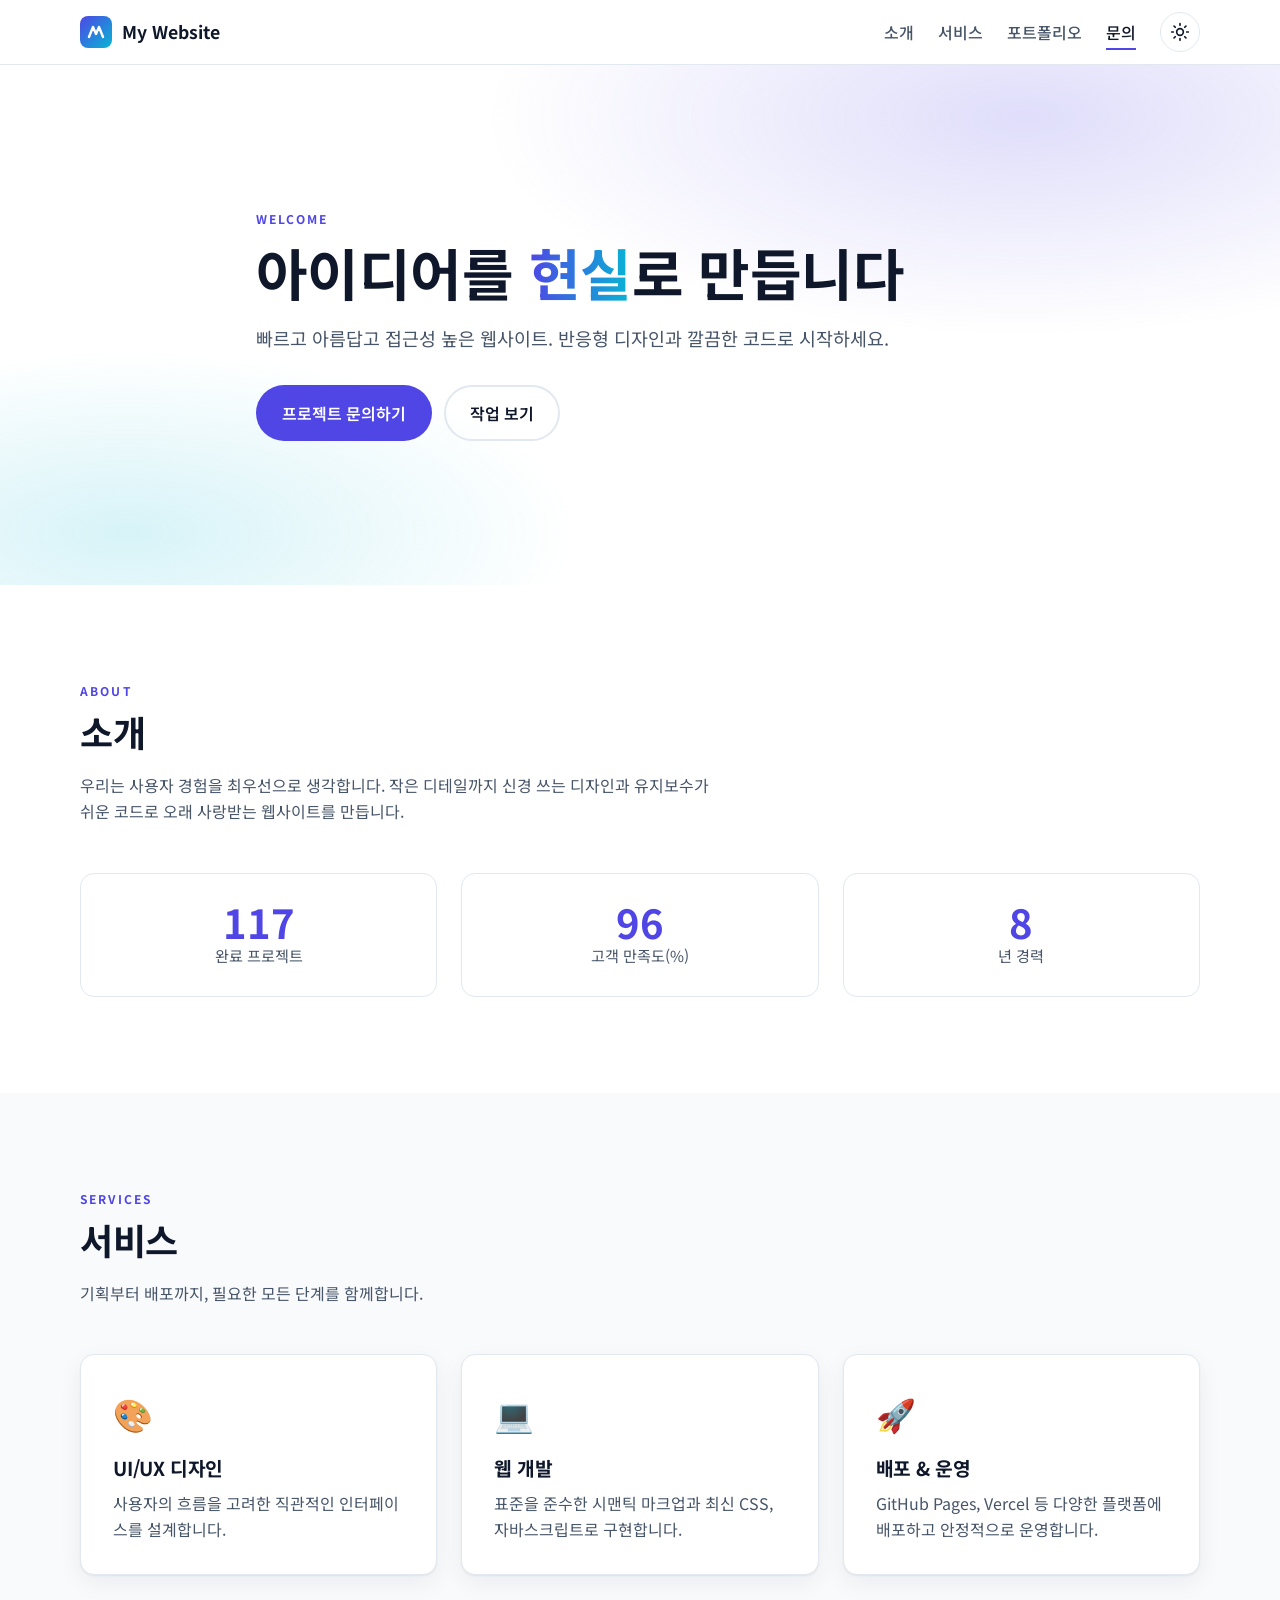
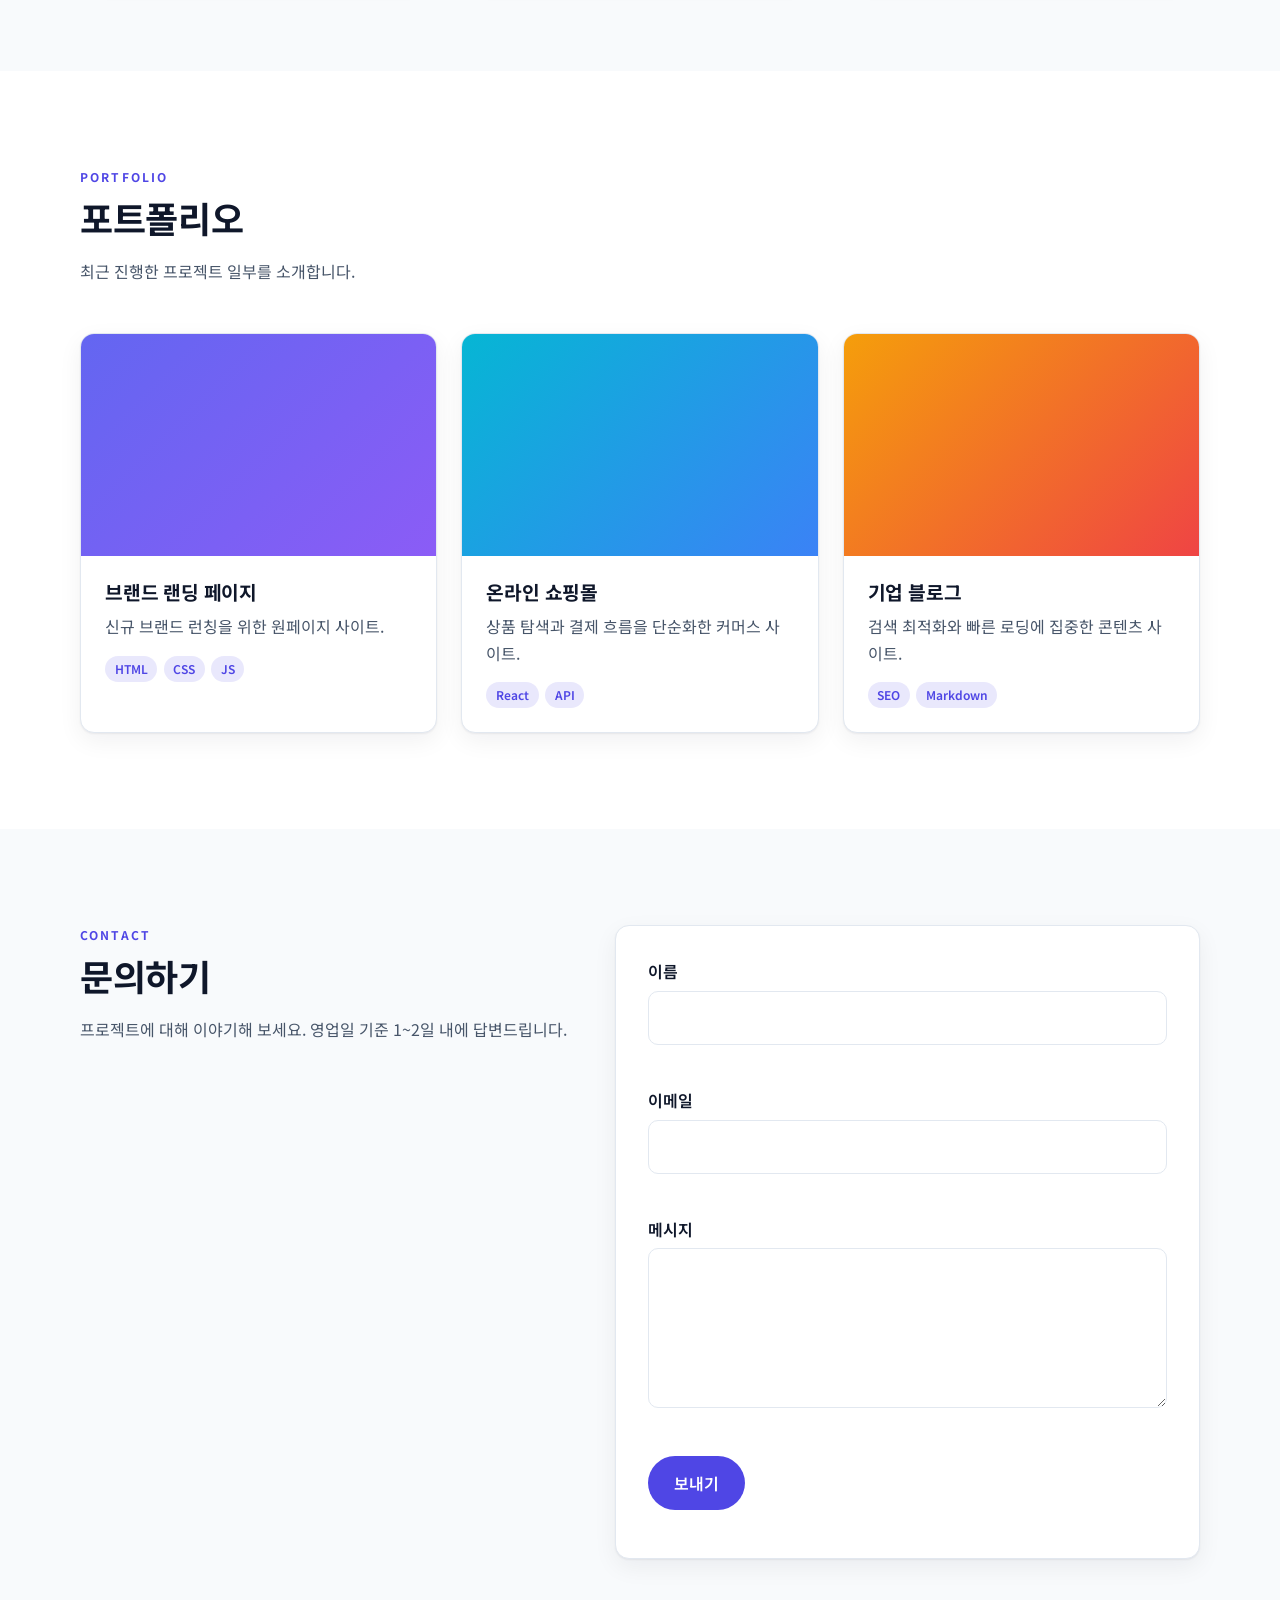
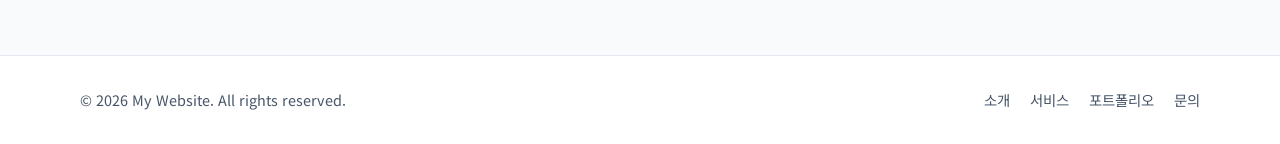
==== index.html @ c05915f4 "Add responsive static website starter Single-page site with hero, about, services, portfolio and con" ====
<!DOCTYPE html>
<html lang="ko">
<head>
  <meta charset="UTF-8">
  <meta name="viewport" content="width=device-width, initial-scale=1.0">
  <meta name="description" content="아이디어를 현실로 만드는 웹사이트. 소개, 서비스, 포트폴리오, 문의를 한곳에서 확인하세요.">
  <meta name="theme-color" content="#0f172a">
  <title>My Website — 홈</title>
  <link rel="icon" href="assets/favicon.svg" type="image/svg+xml">
  <link rel="preconnect" href="https://fonts.googleapis.com">
  <link rel="preconnect" href="https://fonts.gstatic.com" crossorigin>
  <link href="https://fonts.googleapis.com/css2?family=Noto+Sans+KR:wght@400;500;700&display=swap" rel="stylesheet">
  <link rel="stylesheet" href="css/style.css">
</head>
<body>
  <a class="skip-link" href="#main">본문으로 건너뛰기</a>

  <header class="site-header">
    <div class="container header-inner">
      <a class="logo" href="#" aria-label="홈으로">
        <img src="assets/logo.svg" alt="" width="32" height="32">
        <span>My Website</span>
      </a>
      <nav class="site-nav" aria-label="주요 메뉴">
        <button class="nav-toggle" aria-expanded="false" aria-controls="nav-menu" aria-label="메뉴 열기">
          <span></span><span></span><span></span>
        </button>
        <ul id="nav-menu" class="nav-menu">
          <li><a href="#about">소개</a></li>
          <li><a href="#services">서비스</a></li>
          <li><a href="#portfolio">포트폴리오</a></li>
          <li><a href="#contact">문의</a></li>
          <li>
            <button class="theme-toggle" type="button" aria-label="다크 모드 전환" title="다크 모드 전환">
              <svg class="icon-sun" viewBox="0 0 24 24" width="20" height="20" aria-hidden="true"><circle cx="12" cy="12" r="4" fill="none" stroke="currentColor" stroke-width="2"/><path d="M12 2v2m0 16v2M4.93 4.93l1.41 1.41m11.32 11.32 1.41 1.41M2 12h2m16 0h2M4.93 19.07l1.41-1.41M17.66 6.34l1.41-1.41" stroke="currentColor" stroke-width="2" stroke-linecap="round"/></svg>
              <svg class="icon-moon" viewBox="0 0 24 24" width="20" height="20" aria-hidden="true"><path d="M21 12.79A9 9 0 1 1 11.21 3a7 7 0 0 0 9.79 9.79z" fill="none" stroke="currentColor" stroke-width="2" stroke-linecap="round" stroke-linejoin="round"/></svg>
            </button>
          </li>
        </ul>
      </nav>
    </div>
  </header>

  <main id="main">
    <!-- Hero -->
    <section class="hero">
      <div class="container hero-inner">
        <p class="eyebrow">Welcome</p>
        <h1>아이디어를 <span class="accent">현실</span>로 만듭니다</h1>
        <p class="lead">빠르고 아름답고 접근성 높은 웹사이트. 반응형 디자인과 깔끔한 코드로 시작하세요.</p>
        <div class="hero-actions">
          <a class="btn btn-primary" href="#contact">프로젝트 문의하기</a>
          <a class="btn btn-ghost" href="#portfolio">작업 보기</a>
        </div>
      </div>
    </section>

    <!-- About -->
    <section id="about" class="section">
      <div class="container">
        <div class="section-head">
          <p class="eyebrow">About</p>
          <h2>소개</h2>
          <p>우리는 사용자 경험을 최우선으로 생각합니다. 작은 디테일까지 신경 쓰는 디자인과 유지보수가 쉬운 코드로 오래 사랑받는 웹사이트를 만듭니다.</p>
        </div>
        <div class="stats">
          <div class="stat"><strong data-count="120">0</strong><span>완료 프로젝트</span></div>
          <div class="stat"><strong data-count="98">0</strong><span>고객 만족도(%)</span></div>
          <div class="stat"><strong data-count="8">0</strong><span>년 경력</span></div>
        </div>
      </div>
    </section>

    <!-- Services -->
    <section id="services" class="section section-alt">
      <div class="container">
        <div class="section-head">
          <p class="eyebrow">Services</p>
          <h2>서비스</h2>
          <p>기획부터 배포까지, 필요한 모든 단계를 함께합니다.</p>
        </div>
        <div class="grid grid-3">
          <article class="card">
            <div class="card-icon" aria-hidden="true">🎨</div>
            <h3>UI/UX 디자인</h3>
            <p>사용자의 흐름을 고려한 직관적인 인터페이스를 설계합니다.</p>
          </article>
          <article class="card">
            <div class="card-icon" aria-hidden="true">💻</div>
            <h3>웹 개발</h3>
            <p>표준을 준수한 시맨틱 마크업과 최신 CSS, 자바스크립트로 구현합니다.</p>
          </article>
          <article class="card">
            <div class="card-icon" aria-hidden="true">🚀</div>
            <h3>배포 &amp; 운영</h3>
            <p>GitHub Pages, Vercel 등 다양한 플랫폼에 배포하고 안정적으로 운영합니다.</p>
          </article>
        </div>
      </div>
    </section>

    <!-- Portfolio -->
    <section id="portfolio" class="section">
      <div class="container">
        <div class="section-head">
          <p class="eyebrow">Portfolio</p>
          <h2>포트폴리오</h2>
          <p>최근 진행한 프로젝트 일부를 소개합니다.</p>
        </div>
        <div class="grid grid-3">
          <article class="project">
            <div class="project-thumb" style="--thumb: linear-gradient(135deg,#6366f1,#8b5cf6)"></div>
            <div class="project-body">
              <h3>브랜드 랜딩 페이지</h3>
              <p>신규 브랜드 런칭을 위한 원페이지 사이트.</p>
              <ul class="tags"><li>HTML</li><li>CSS</li><li>JS</li></ul>
            </div>
          </article>
          <article class="project">
            <div class="project-thumb" style="--thumb: linear-gradient(135deg,#06b6d4,#3b82f6)"></div>
            <div class="project-body">
              <h3>온라인 쇼핑몰</h3>
              <p>상품 탐색과 결제 흐름을 단순화한 커머스 사이트.</p>
              <ul class="tags"><li>React</li><li>API</li></ul>
            </div>
          </article>
          <article class="project">
            <div class="project-thumb" style="--thumb: linear-gradient(135deg,#f59e0b,#ef4444)"></div>
            <div class="project-body">
              <h3>기업 블로그</h3>
              <p>검색 최적화와 빠른 로딩에 집중한 콘텐츠 사이트.</p>
              <ul class="tags"><li>SEO</li><li>Markdown</li></ul>
            </div>
          </article>
        </div>
      </div>
    </section>

    <!-- Contact -->
    <section id="contact" class="section section-alt">
      <div class="container contact-inner">
        <div class="section-head">
          <p class="eyebrow">Contact</p>
          <h2>문의하기</h2>
          <p>프로젝트에 대해 이야기해 보세요. 영업일 기준 1~2일 내에 답변드립니다.</p>
        </div>
        <form class="contact-form" novalidate>
          <div class="field">
            <label for="name">이름</label>
            <input id="name" name="name" type="text" autocomplete="name" required>
            <p class="error" aria-live="polite"></p>
          </div>
          <div class="field">
            <label for="email">이메일</label>
            <input id="email" name="email" type="email" autocomplete="email" required>
            <p class="error" aria-live="polite"></p>
          </div>
          <div class="field">
            <label for="message">메시지</label>
            <textarea id="message" name="message" rows="5" required></textarea>
            <p class="error" aria-live="polite"></p>
          </div>
          <button class="btn btn-primary" type="submit">보내기</button>
          <p class="form-status" role="status" aria-live="polite"></p>
        </form>
      </div>
    </section>
  </main>

  <footer class="site-footer">
    <div class="container footer-inner">
      <p>&copy; <span id="year"></span> My Website. All rights reserved.</p>
      <ul class="footer-links">
        <li><a href="#about">소개</a></li>
        <li><a href="#services">서비스</a></li>
        <li><a href="#portfolio">포트폴리오</a></li>
        <li><a href="#contact">문의</a></li>
      </ul>
    </div>
  </footer>

  <button class="to-top" type="button" aria-label="맨 위로">↑</button>

  <script src="js/main.js" defer></script>
</body>
</html>
---- css/style.css ----
/* =========================================================
   Design tokens
   ========================================================= */
:root {
  --bg: #ffffff;
  --bg-alt: #f8fafc;
  --surface: #ffffff;
  --text: #0f172a;
  --text-muted: #475569;
  --border: #e2e8f0;
  --primary: #4f46e5;
  --primary-hover: #4338ca;
  --primary-contrast: #ffffff;
  --accent: #06b6d4;
  --danger: #dc2626;
  --success: #16a34a;
  --shadow: 0 1px 2px rgba(15, 23, 42, .06), 0 8px 24px rgba(15, 23, 42, .06);
  --radius: 14px;
  --container: 1120px;
  --font: "Noto Sans KR", system-ui, -apple-system, "Segoe UI", Roboto, sans-serif;
  color-scheme: light;
}

[data-theme="dark"] {
  --bg: #0b1120;
  --bg-alt: #0f172a;
  --surface: #111a2e;
  --text: #e5e7eb;
  --text-muted: #94a3b8;
  --border: #1f2a44;
  --primary: #818cf8;
  --primary-hover: #a5b4fc;
  --primary-contrast: #0b1120;
  --accent: #22d3ee;
  --shadow: 0 1px 2px rgba(0, 0, 0, .4), 0 8px 24px rgba(0, 0, 0, .35);
  color-scheme: dark;
}

/* =========================================================
   Base
   ========================================================= */
*, *::before, *::after { box-sizing: border-box; }

html { scroll-behavior: smooth; }

@media (prefers-reduced-motion: reduce) {
  html { scroll-behavior: auto; }
  *, *::before, *::after { animation: none !important; transition: none !important; }
}

body {
  margin: 0;
  font-family: var(--font);
  line-height: 1.65;
  color: var(--text);
  background: var(--bg);
  -webkit-font-smoothing: antialiased;
}

img { max-width: 100%; display: block; }
a { color: inherit; text-decoration: none; }
ul { margin: 0; padding: 0; list-style: none; }
h1, h2, h3 { line-height: 1.25; margin: 0 0 .5em; font-weight: 700; letter-spacing: -.01em; }
h1 { font-size: clamp(2rem, 5vw, 3.5rem); }
h2 { font-size: clamp(1.6rem, 3.5vw, 2.25rem); }
h3 { font-size: 1.2rem; }
p { margin: 0 0 1em; }

.container { width: min(100% - 2rem, var(--container)); margin-inline: auto; }

.skip-link {
  position: absolute; left: 1rem; top: -100px;
  padding: .5rem 1rem; background: var(--primary); color: var(--primary-contrast);
  border-radius: 8px; z-index: 1000;
}
.skip-link:focus { top: 1rem; }

:focus-visible { outline: 3px solid var(--accent); outline-offset: 2px; }

.eyebrow {
  text-transform: uppercase; letter-spacing: .18em; font-size: .75rem; font-weight: 700;
  color: var(--primary); margin-bottom: .5rem;
}
.lead { font-size: 1.15rem; color: var(--text-muted); max-width: 42rem; }
.accent {
  background: linear-gradient(90deg, var(--primary), var(--accent));
  -webkit-background-clip: text; background-clip: text; color: transparent;
}

/* =========================================================
   Buttons
   ========================================================= */
.btn {
  display: inline-flex; align-items: center; justify-content: center; gap: .5rem;
  padding: .8rem 1.5rem; border-radius: 999px; font-weight: 600; font-size: 1rem;
  border: 2px solid transparent; cursor: pointer; transition: transform .15s, background .2s, color .2s, border-color .2s;
  font-family: inherit;
}
.btn:hover { transform: translateY(-1px); }
.btn:active { transform: translateY(0); }
.btn-primary { background: var(--primary); color: var(--primary-contrast); }
.btn-primary:hover { background: var(--primary-hover); }
.btn-ghost { border-color: var(--border); color: var(--text); background: transparent; }
.btn-ghost:hover { border-color: var(--primary); color: var(--primary); }

/* =========================================================
   Header / Nav
   ========================================================= */
.site-header {
  position: sticky; top: 0; z-index: 100;
  background: color-mix(in srgb, var(--bg) 85%, transparent);
  backdrop-filter: blur(10px);
  border-bottom: 1px solid var(--border);
}
.header-inner { display: flex; align-items: center; justify-content: space-between; height: 64px; }
.logo { display: flex; align-items: center; gap: .6rem; font-weight: 700; font-size: 1.1rem; }

.nav-menu { display: flex; align-items: center; gap: 1.5rem; }
.nav-menu a { font-weight: 500; color: var(--text-muted); position: relative; padding: .25rem 0; }
.nav-menu a::after {
  content: ""; position: absolute; left: 0; bottom: -2px; width: 0; height: 2px;
  background: var(--primary); transition: width .2s;
}
.nav-menu a:hover, .nav-menu a.active { color: var(--text); }
.nav-menu a:hover::after, .nav-menu a.active::after { width: 100%; }

.theme-toggle {
  display: inline-flex; align-items: center; justify-content: center;
  width: 40px; height: 40px; border-radius: 50%; border: 1px solid var(--border);
  background: var(--surface); color: var(--text); cursor: pointer;
}
.theme-toggle:hover { border-color: var(--primary); color: var(--primary); }
.icon-moon { display: none; }
[data-theme="dark"] .icon-sun { display: none; }
[data-theme="dark"] .icon-moon { display: block; }

.nav-toggle {
  display: none; flex-direction: column; justify-content: center; gap: 5px;
  width: 44px; height: 44px; padding: 0; background: none; border: 0; cursor: pointer;
}
.nav-toggle span { display: block; height: 2px; width: 24px; margin: 0 auto; background: var(--text); transition: transform .25s, opacity .25s; }
.nav-toggle[aria-expanded="true"] span:nth-child(1) { transform: translateY(7px) rotate(45deg); }
.nav-toggle[aria-expanded="true"] span:nth-child(2) { opacity: 0; }
.nav-toggle[aria-expanded="true"] span:nth-child(3) { transform: translateY(-7px) rotate(-45deg); }

@media (max-width: 768px) {
  .nav-toggle { display: flex; }
  .nav-menu {
    position: absolute; top: 64px; left: 0; right: 0;
    flex-direction: column; align-items: stretch; gap: 0;
    background: var(--bg); border-bottom: 1px solid var(--border);
    max-height: 0; overflow: hidden; transition: max-height .3s ease;
  }
  .nav-menu.open { max-height: 400px; }
  .nav-menu li { border-top: 1px solid var(--border); }
  .nav-menu a { display: block; padding: 1rem 1.25rem; }
  .nav-menu a::after { display: none; }
  .nav-menu li:last-child { padding: .75rem 1.25rem; }
}

/* =========================================================
   Hero
   ========================================================= */
.hero {
  position: relative; overflow: hidden;
  padding: clamp(4rem, 12vw, 9rem) 0;
  background:
    radial-gradient(60% 60% at 80% 10%, color-mix(in srgb, var(--primary) 18%, transparent), transparent 70%),
    radial-gradient(50% 50% at 10% 90%, color-mix(in srgb, var(--accent) 16%, transparent), transparent 70%),
    var(--bg);
}
.hero-inner { max-width: 48rem; }
.hero h1 { margin-bottom: 1rem; }
.hero-actions { display: flex; flex-wrap: wrap; gap: .75rem; margin-top: 2rem; }

/* =========================================================
   Sections
   ========================================================= */
.section { padding: clamp(3.5rem, 8vw, 6rem) 0; }
.section-alt { background: var(--bg-alt); }
.section-head { max-width: 40rem; margin-bottom: 3rem; }
.section-head p:last-child { color: var(--text-muted); }

.grid { display: grid; gap: 1.5rem; }
.grid-3 { grid-template-columns: repeat(3, 1fr); }
@media (max-width: 900px) { .grid-3 { grid-template-columns: repeat(2, 1fr); } }
@media (max-width: 600px) { .grid-3 { grid-template-columns: 1fr; } }

.reveal { opacity: 0; transform: translateY(16px); transition: opacity .6s ease, transform .6s ease; }
.reveal.visible { opacity: 1; transform: none; }

/* Stats */
.stats { display: grid; grid-template-columns: repeat(3, 1fr); gap: 1.5rem; }
@media (max-width: 600px) { .stats { grid-template-columns: 1fr; } }
.stat {
  padding: 1.75rem; border-radius: var(--radius); background: var(--surface);
  border: 1px solid var(--border); text-align: center;
}
.stat strong { display: block; font-size: 2.5rem; color: var(--primary); line-height: 1; }
.stat span { color: var(--text-muted); font-size: .95rem; }

/* Cards */
.card {
  padding: 2rem; border-radius: var(--radius); background: var(--surface);
  border: 1px solid var(--border); box-shadow: var(--shadow);
  transition: transform .2s, border-color .2s;
}
.card:hover { transform: translateY(-4px); border-color: var(--primary); }
.card-icon { font-size: 2rem; margin-bottom: 1rem; }
.card p { color: var(--text-muted); margin: 0; }

/* Projects */
.project {
  border-radius: var(--radius); overflow: hidden; background: var(--surface);
  border: 1px solid var(--border); box-shadow: var(--shadow); transition: transform .2s;
}
.project:hover { transform: translateY(-4px); }
.project-thumb { aspect-ratio: 16 / 10; background: var(--thumb, var(--border)); }
.project-body { padding: 1.5rem; }
.project-body p { color: var(--text-muted); }
.tags { display: flex; flex-wrap: wrap; gap: .4rem; }
.tags li {
  font-size: .75rem; font-weight: 600; padding: .2rem .6rem; border-radius: 999px;
  background: color-mix(in srgb, var(--primary) 12%, transparent); color: var(--primary);
}

/* Contact */
.contact-inner { display: grid; grid-template-columns: 1fr 1.2fr; gap: 3rem; align-items: start; }
@media (max-width: 800px) { .contact-inner { grid-template-columns: 1fr; } }
.contact-inner .section-head { margin-bottom: 0; }
.contact-form {
  padding: 2rem; border-radius: var(--radius); background: var(--surface);
  border: 1px solid var(--border); box-shadow: var(--shadow);
}
.field { margin-bottom: 1.25rem; }
.field label { display: block; font-weight: 600; margin-bottom: .4rem; }
.field input, .field textarea {
  width: 100%; padding: .8rem 1rem; border-radius: 10px; font: inherit;
  border: 1px solid var(--border); background: var(--bg); color: var(--text);
  transition: border-color .2s, box-shadow .2s;
}
.field input:focus, .field textarea:focus {
  outline: none; border-color: var(--primary);
  box-shadow: 0 0 0 3px color-mix(in srgb, var(--primary) 25%, transparent);
}
.field.invalid input, .field.invalid textarea { border-color: var(--danger); }
.error { color: var(--danger); font-size: .85rem; margin: .35rem 0 0; min-height: 1.2em; }
.form-status { margin: 1rem 0 0; font-weight: 500; }
.form-status.success { color: var(--success); }
.form-status.fail { color: var(--danger); }

/* =========================================================
   Footer
   ========================================================= */
.site-footer { border-top: 1px solid var(--border); padding: 2rem 0; color: var(--text-muted); font-size: .9rem; }
.footer-inner { display: flex; flex-wrap: wrap; justify-content: space-between; align-items: center; gap: 1rem; }
.footer-inner p { margin: 0; }
.footer-links { display: flex; gap: 1.25rem; }
.footer-links a:hover { color: var(--text); }

/* To top */
.to-top {
  position: fixed; right: 1.25rem; bottom: 1.25rem; width: 44px; height: 44px;
  border-radius: 50%; border: 0; background: var(--primary); color: var(--primary-contrast);
  font-size: 1.1rem; cursor: pointer; box-shadow: var(--shadow);
  opacity: 0; pointer-events: none; transform: translateY(8px); transition: opacity .25s, transform .25s;
}
.to-top.show { opacity: 1; pointer-events: auto; transform: none; }

/* 404 */
.not-found {
  min-height: 100vh; display: flex; flex-direction: column; align-items: center; justify-content: center;
  text-align: center; padding: 2rem;
}
.not-found .btn { margin-top: 1rem; }
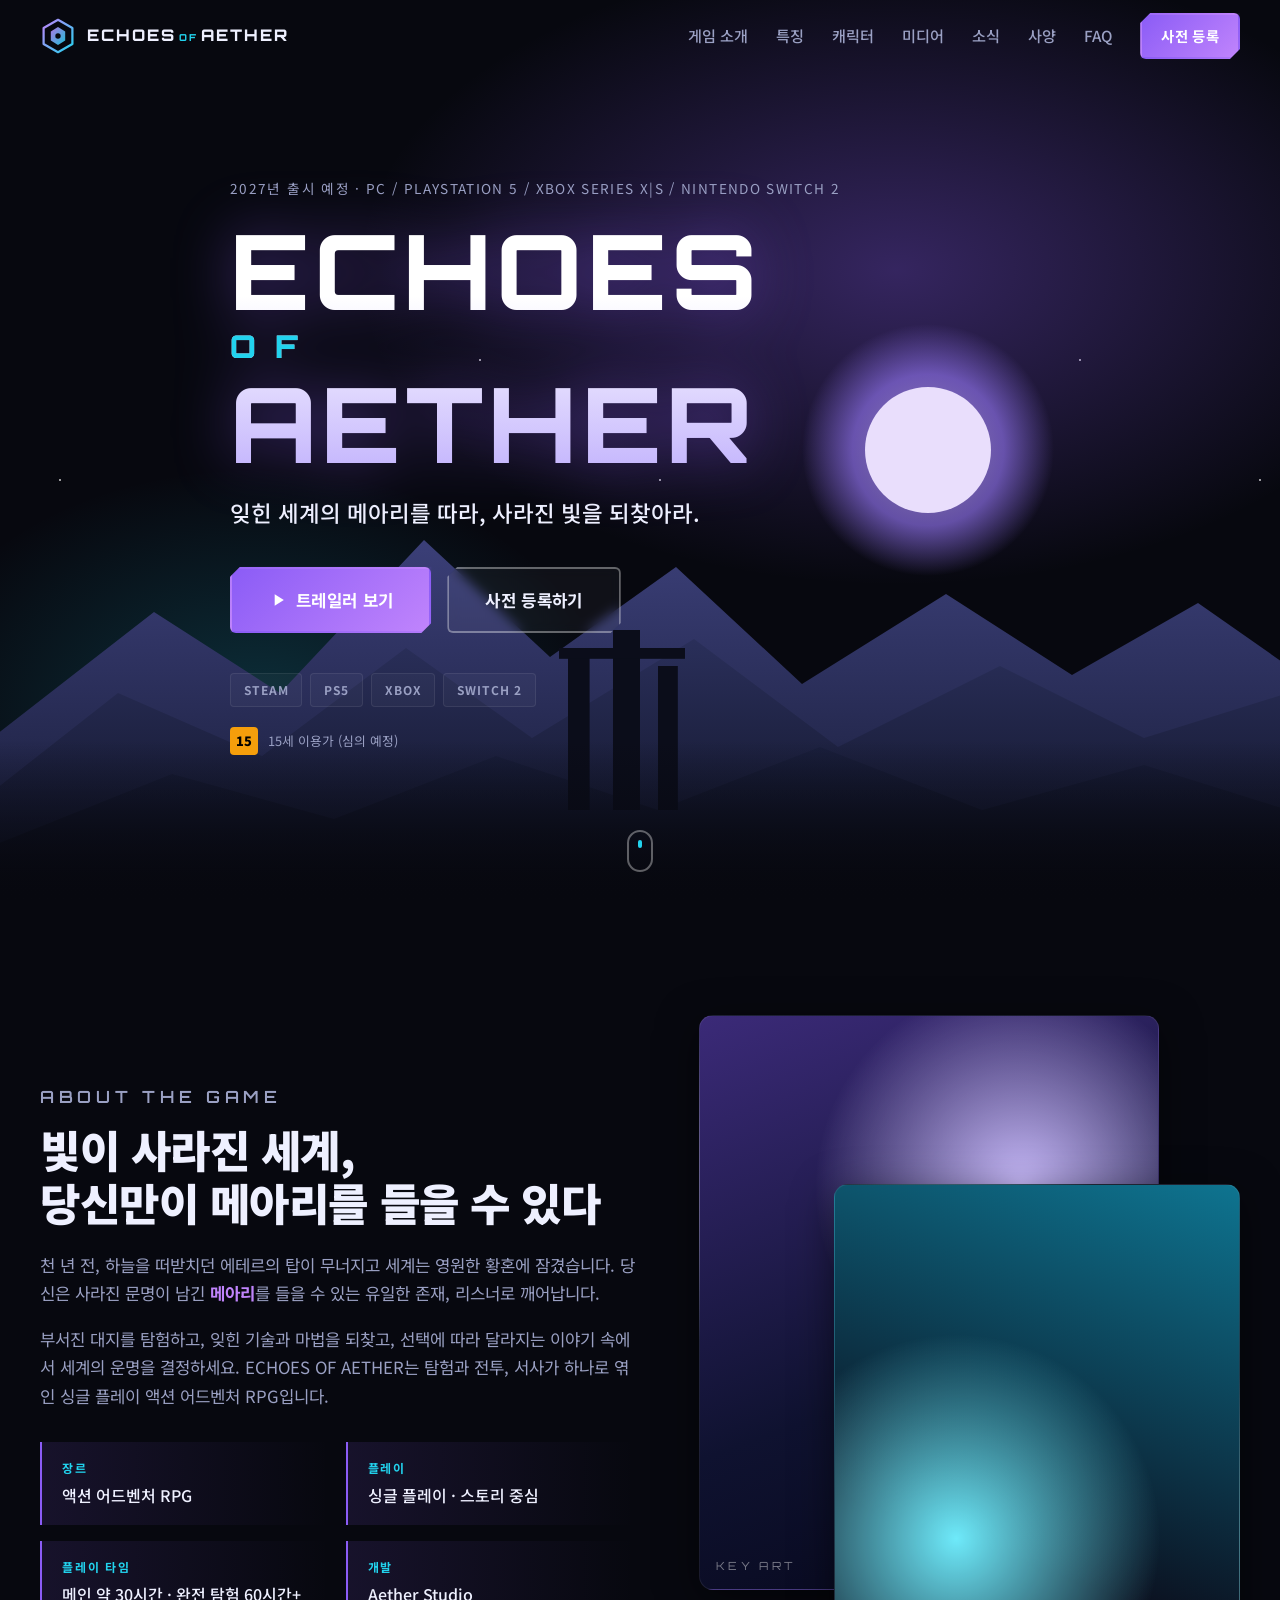
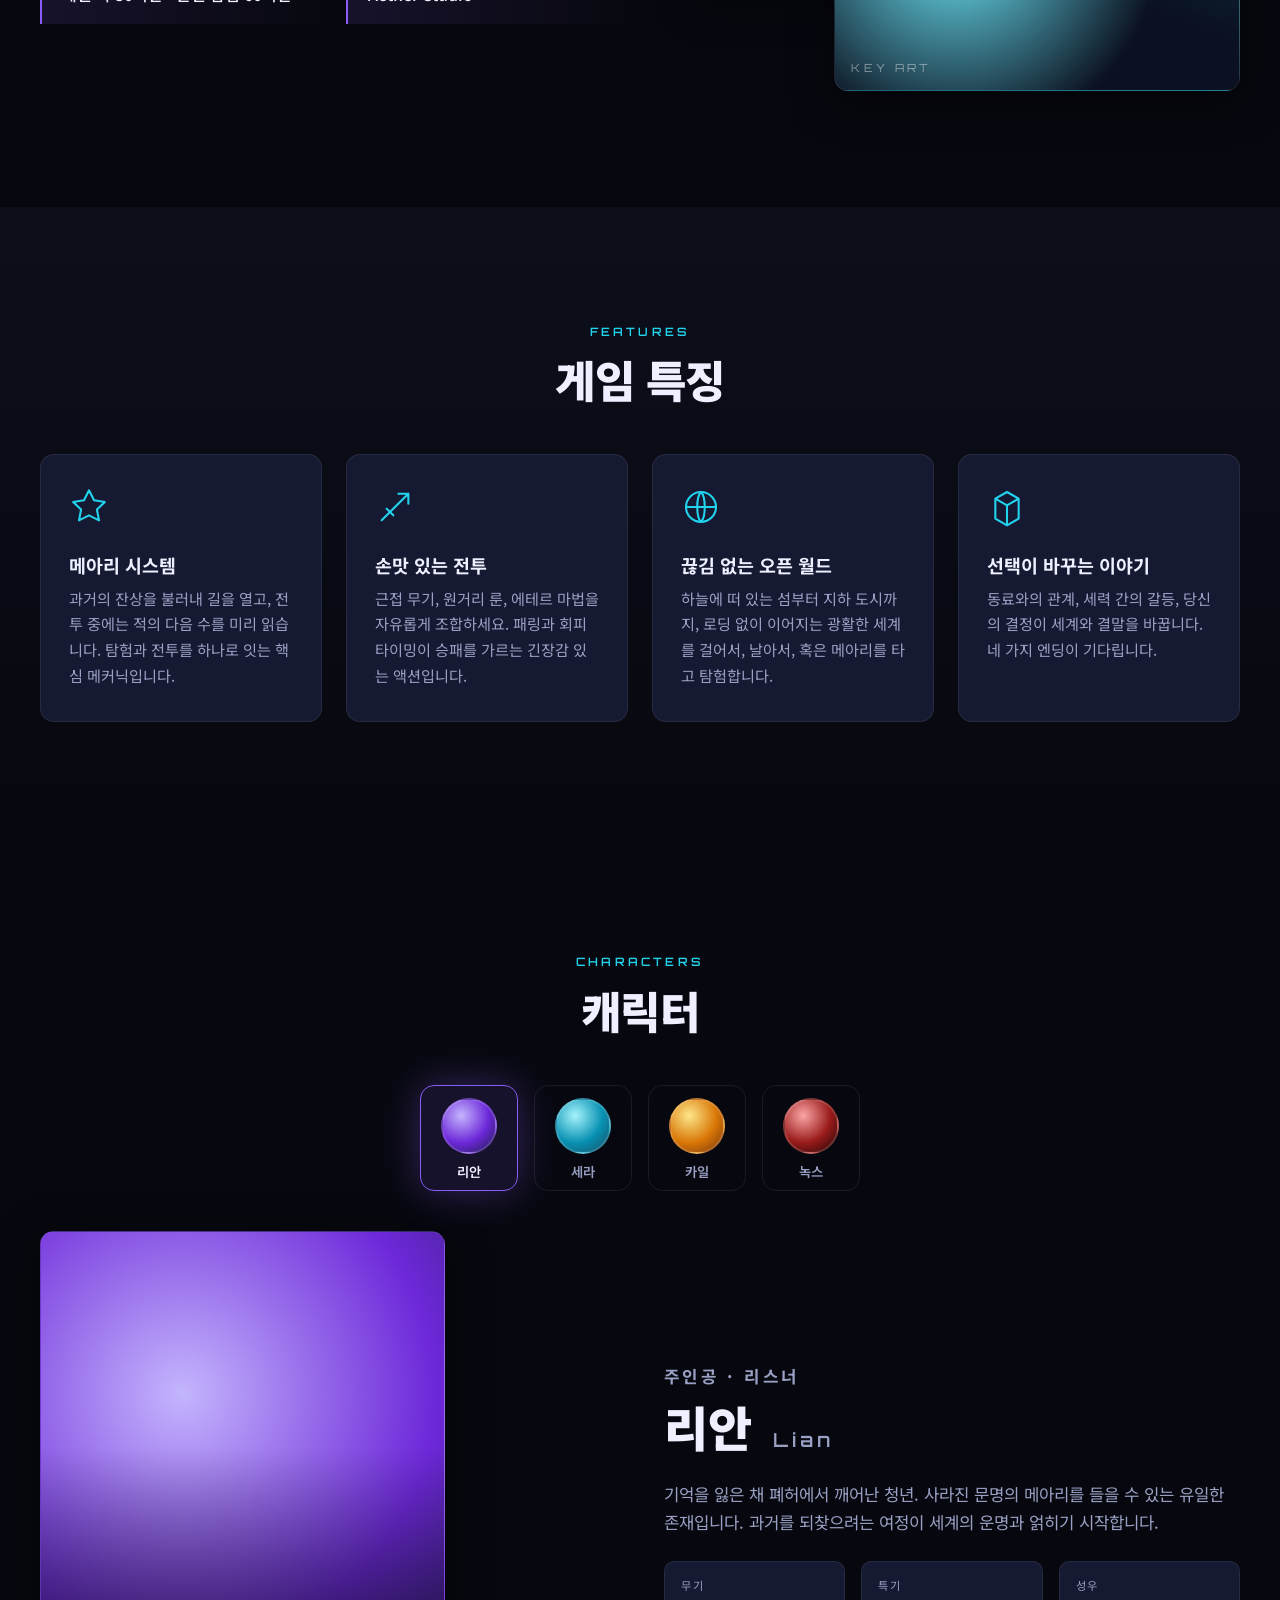
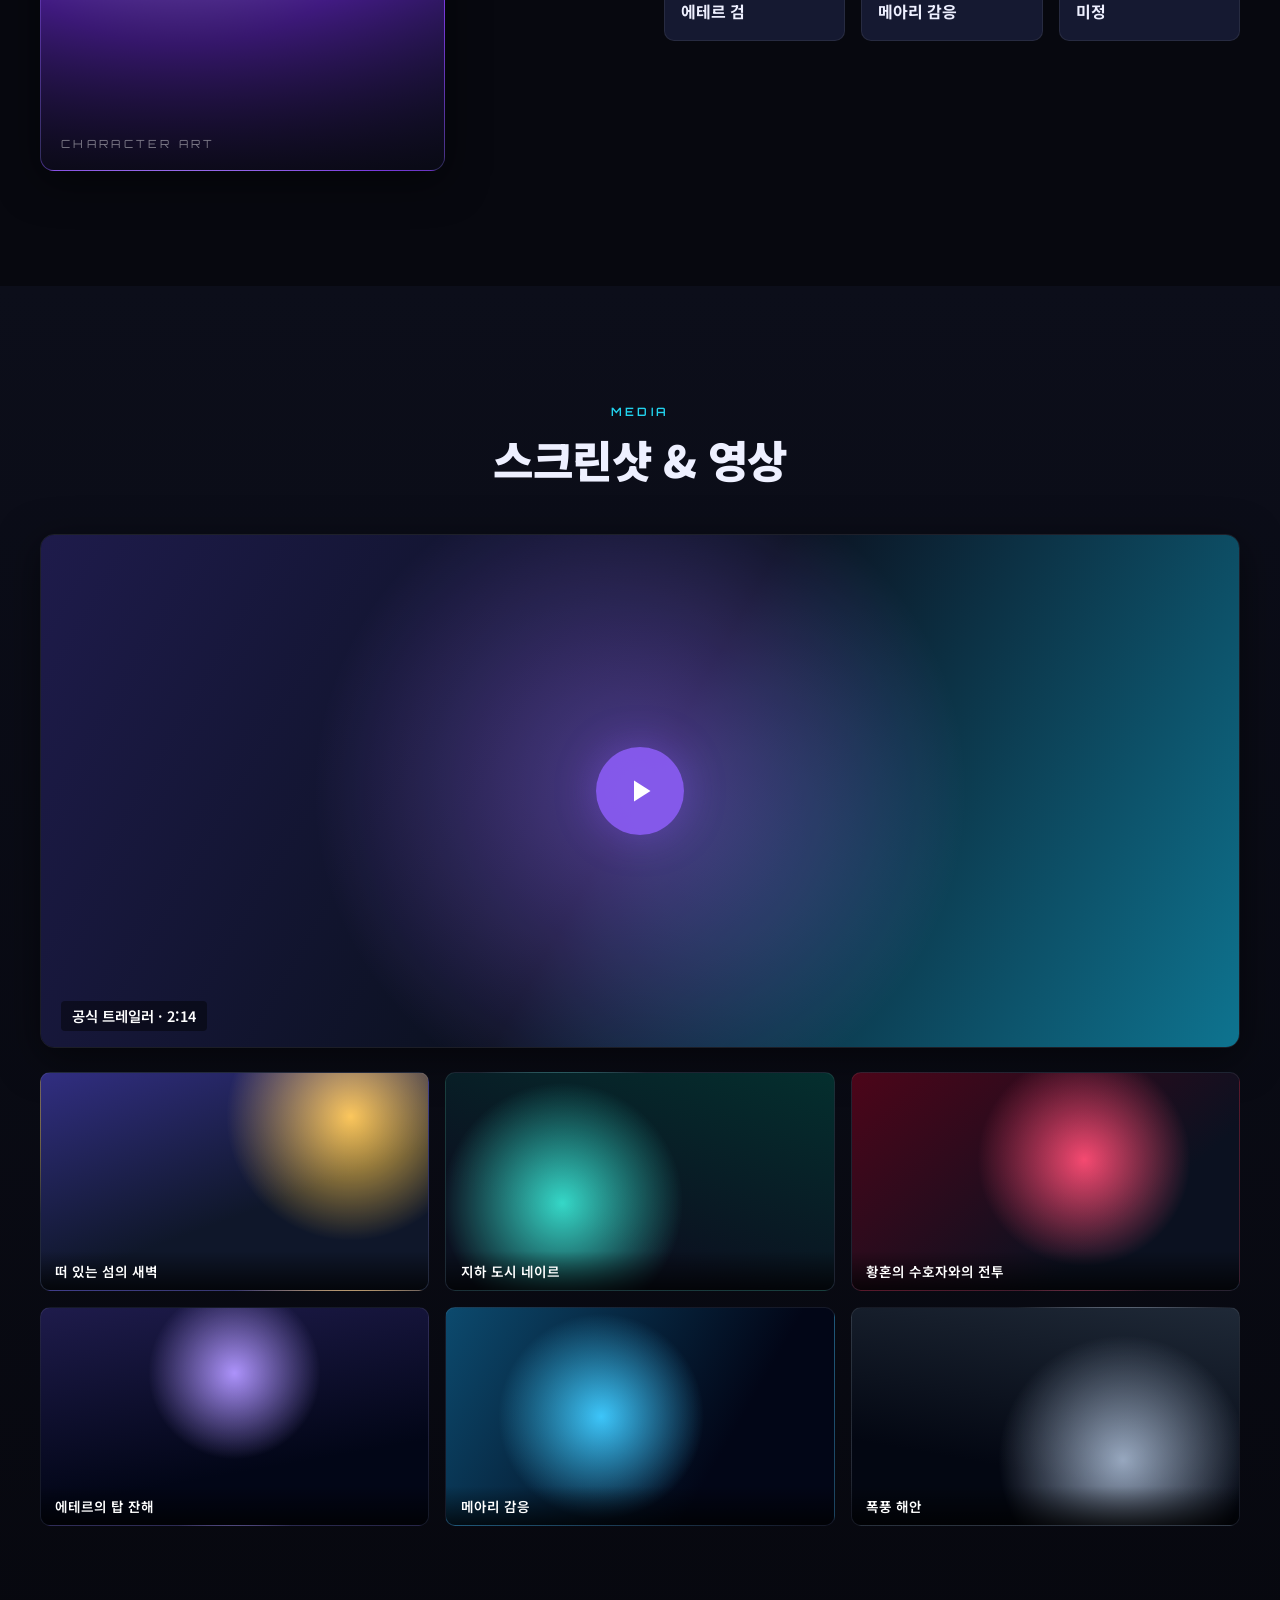
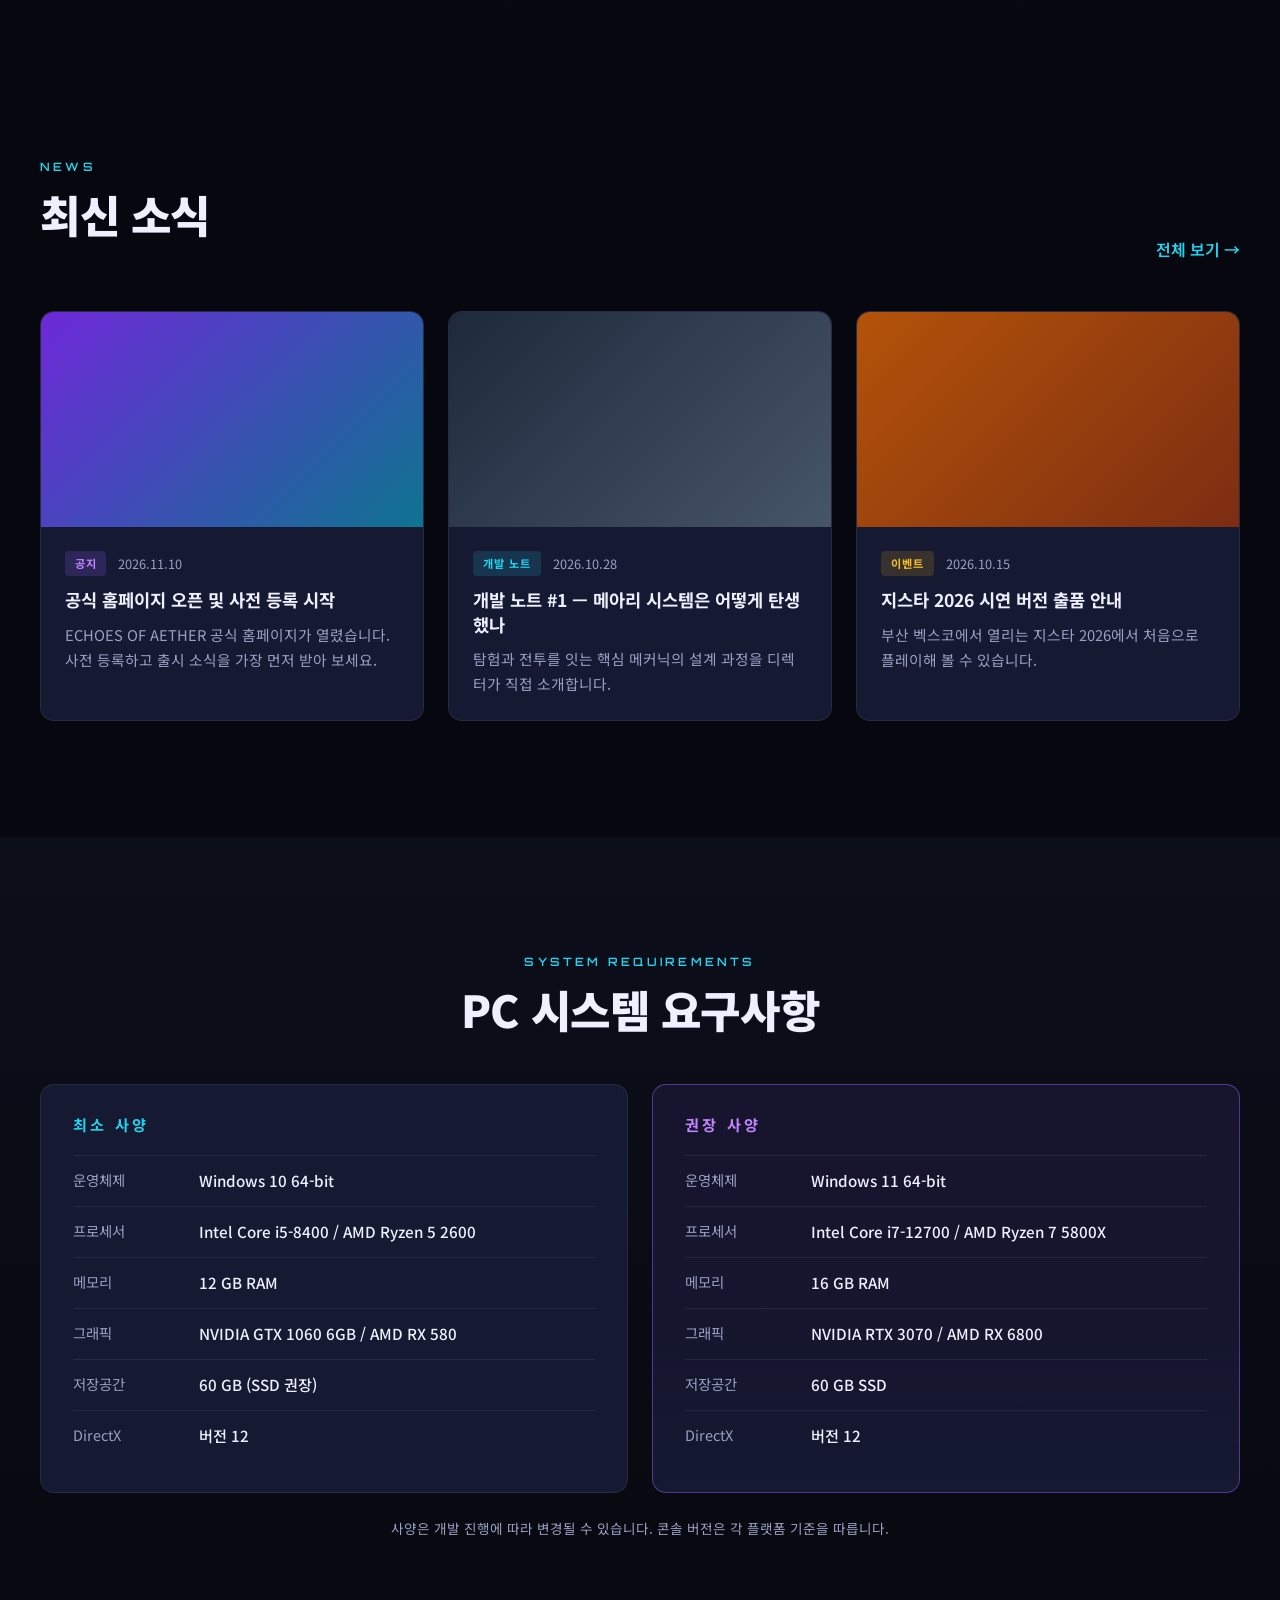
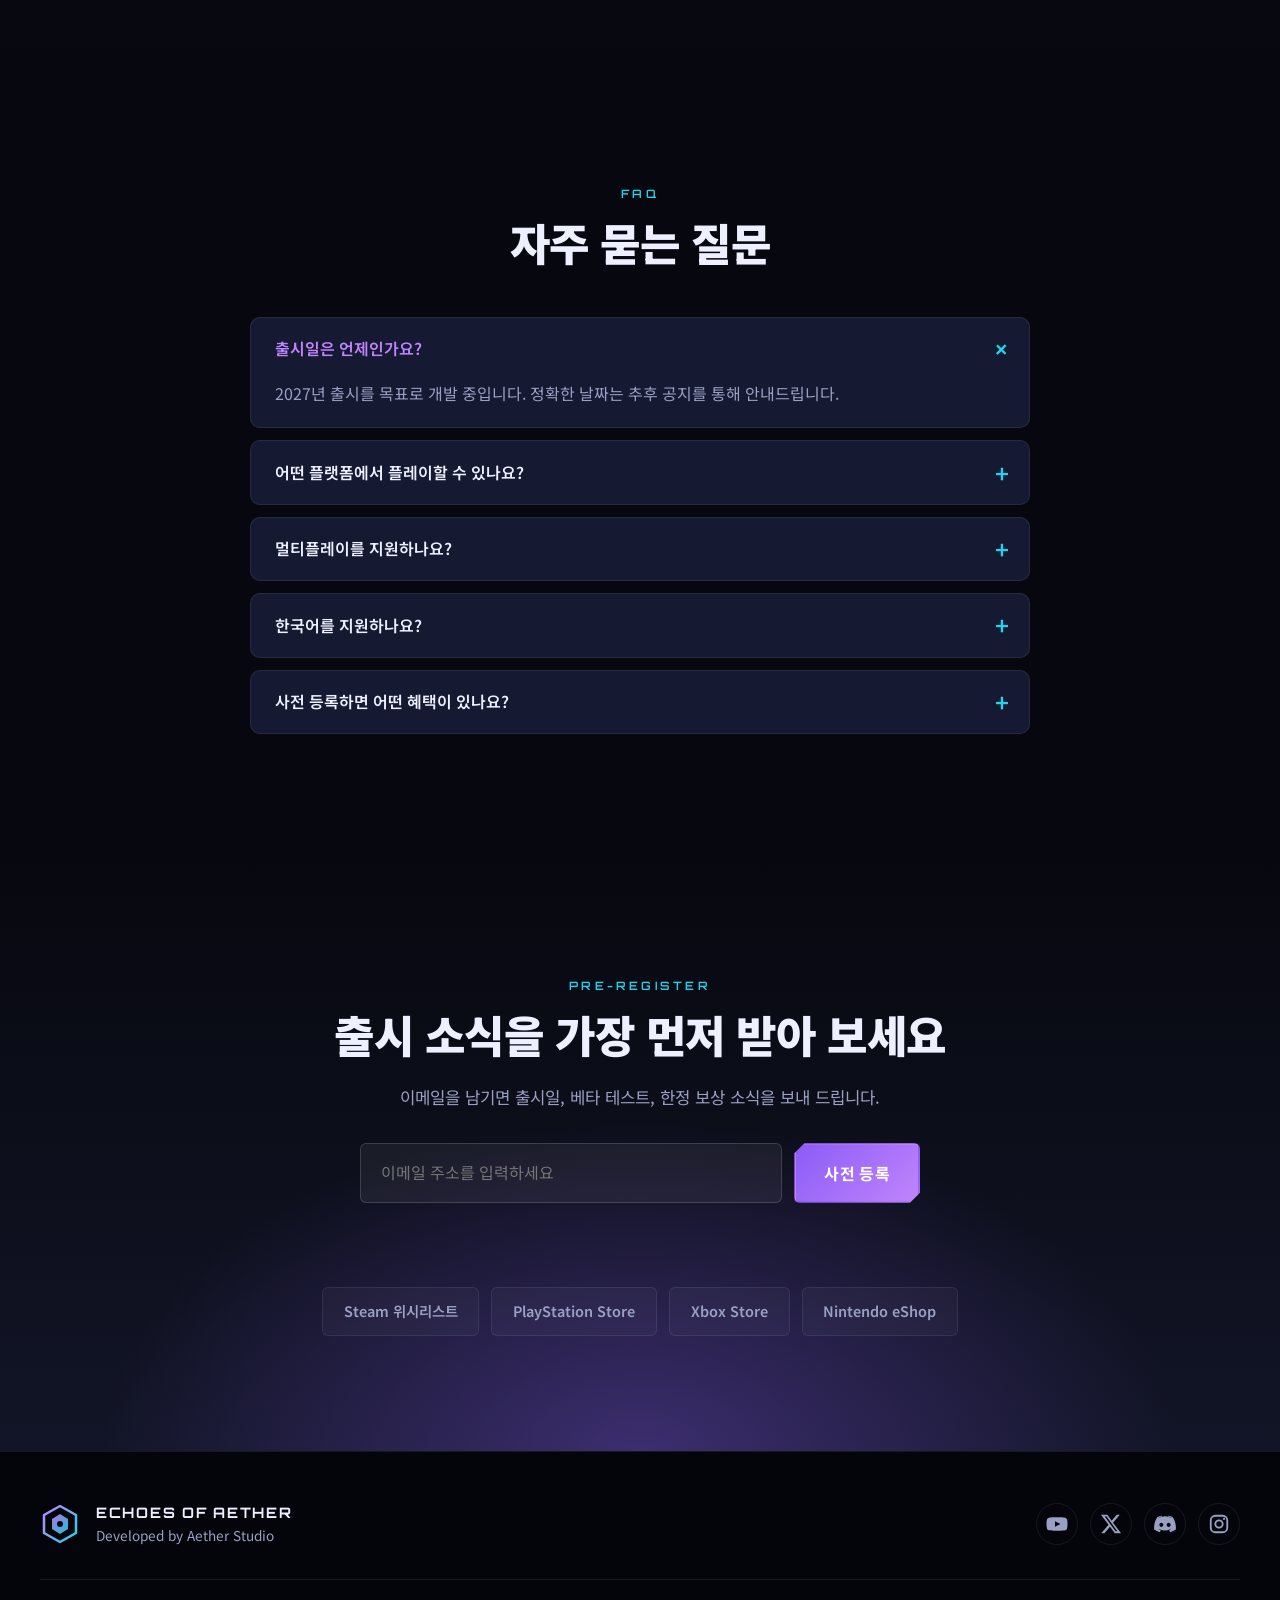
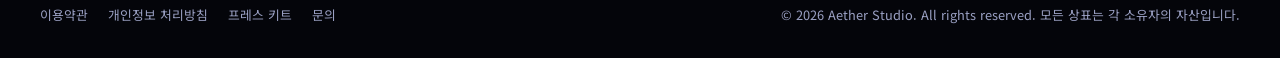
==== commit 1cb063b8: "Rebuild site as a game official homepage Replace the generic landing page with a game homepage layou" ====
--- a/index.html
+++ b/index.html
@@ -3,181 +3,442 @@
 <head>
   <meta charset="UTF-8">
   <meta name="viewport" content="width=device-width, initial-scale=1.0">
-  <meta name="description" content="아이디어를 현실로 만드는 웹사이트. 소개, 서비스, 포트폴리오, 문의를 한곳에서 확인하세요.">
-  <meta name="theme-color" content="#0f172a">
-  <title>My Website — 홈</title>
+  <meta name="description" content="ECHOES OF AETHER 공식 홈페이지. 게임 소개, 트레일러, 캐릭터, 스크린샷, 최신 소식과 시스템 요구사항을 확인하세요.">
+  <meta name="theme-color" content="#07080f">
+  <meta property="og:title" content="ECHOES OF AETHER">
+  <meta property="og:description" content="잊힌 세계의 메아리를 따라가는 액션 어드벤처 RPG">
+  <meta property="og:type" content="website">
+  <title>ECHOES OF AETHER — 공식 홈페이지</title>
   <link rel="icon" href="assets/favicon.svg" type="image/svg+xml">
   <link rel="preconnect" href="https://fonts.googleapis.com">
   <link rel="preconnect" href="https://fonts.gstatic.com" crossorigin>
-  <link href="https://fonts.googleapis.com/css2?family=Noto+Sans+KR:wght@400;500;700&display=swap" rel="stylesheet">
+  <link href="https://fonts.googleapis.com/css2?family=Noto+Sans+KR:wght@400;500;700;900&family=Orbitron:wght@600;800&display=swap" rel="stylesheet">
   <link rel="stylesheet" href="css/style.css">
 </head>
 <body>
   <a class="skip-link" href="#main">본문으로 건너뛰기</a>
 
+  <!-- ===== Header ===== -->
   <header class="site-header">
     <div class="container header-inner">
       <a class="logo" href="#" aria-label="홈으로">
-        <img src="assets/logo.svg" alt="" width="32" height="32">
-        <span>My Website</span>
+        <img src="assets/logo.svg" alt="" width="36" height="36">
+        <span class="logo-text">ECHOES<em>OF</em>AETHER</span>
       </a>
       <nav class="site-nav" aria-label="주요 메뉴">
         <button class="nav-toggle" aria-expanded="false" aria-controls="nav-menu" aria-label="메뉴 열기">
           <span></span><span></span><span></span>
         </button>
         <ul id="nav-menu" class="nav-menu">
-          <li><a href="#about">소개</a></li>
-          <li><a href="#services">서비스</a></li>
-          <li><a href="#portfolio">포트폴리오</a></li>
-          <li><a href="#contact">문의</a></li>
-          <li>
-            <button class="theme-toggle" type="button" aria-label="다크 모드 전환" title="다크 모드 전환">
-              <svg class="icon-sun" viewBox="0 0 24 24" width="20" height="20" aria-hidden="true"><circle cx="12" cy="12" r="4" fill="none" stroke="currentColor" stroke-width="2"/><path d="M12 2v2m0 16v2M4.93 4.93l1.41 1.41m11.32 11.32 1.41 1.41M2 12h2m16 0h2M4.93 19.07l1.41-1.41M17.66 6.34l1.41-1.41" stroke="currentColor" stroke-width="2" stroke-linecap="round"/></svg>
-              <svg class="icon-moon" viewBox="0 0 24 24" width="20" height="20" aria-hidden="true"><path d="M21 12.79A9 9 0 1 1 11.21 3a7 7 0 0 0 9.79 9.79z" fill="none" stroke="currentColor" stroke-width="2" stroke-linecap="round" stroke-linejoin="round"/></svg>
-            </button>
-          </li>
+          <li><a href="#about">게임 소개</a></li>
+          <li><a href="#features">특징</a></li>
+          <li><a href="#characters">캐릭터</a></li>
+          <li><a href="#media">미디어</a></li>
+          <li><a href="#news">소식</a></li>
+          <li><a href="#specs">사양</a></li>
+          <li><a href="#faq">FAQ</a></li>
+          <li class="nav-cta"><a class="btn btn-primary btn-sm" href="#download">사전 등록</a></li>
         </ul>
       </nav>
     </div>
   </header>
 
   <main id="main">
-    <!-- Hero -->
-    <section class="hero">
+    <!-- ===== Hero ===== -->
+    <section class="hero" id="top">
+      <div class="hero-bg" aria-hidden="true">
+        <div class="hero-stars"></div>
+        <div class="hero-glow"></div>
+        <svg class="hero-art" viewBox="0 0 1440 700" preserveAspectRatio="xMidYMax slice">
+          <defs>
+            <linearGradient id="mtn1" x1="0" y1="0" x2="0" y2="1"><stop offset="0" stop-color="#1a1f3d"/><stop offset="1" stop-color="#07080f"/></linearGradient>
+            <linearGradient id="mtn2" x1="0" y1="0" x2="0" y2="1"><stop offset="0" stop-color="#2a2f5a"/><stop offset="1" stop-color="#0d1020"/></linearGradient>
+            <linearGradient id="mtn3" x1="0" y1="0" x2="0" y2="1"><stop offset="0" stop-color="#3b3f78"/><stop offset="1" stop-color="#141830"/></linearGradient>
+            <radialGradient id="moon" cx=".5" cy=".5" r=".5"><stop offset="0" stop-color="#d9c6ff"/><stop offset=".6" stop-color="#9b7bff"/><stop offset="1" stop-color="#9b7bff" stop-opacity="0"/></radialGradient>
+          </defs>
+          <circle cx="1040" cy="200" r="140" fill="url(#moon)" opacity=".6"/>
+          <circle cx="1040" cy="200" r="70" fill="#e9defc"/>
+          <path d="M0 520 L180 380 L320 470 L480 300 L620 430 L760 330 L900 460 L1060 360 L1200 450 L1340 370 L1440 440 L1440 700 L0 700Z" fill="url(#mtn3)"/>
+          <path d="M0 580 L140 470 L300 540 L460 420 L600 520 L780 410 L940 530 L1120 440 L1280 520 L1440 470 L1440 700 L0 700Z" fill="url(#mtn2)"/>
+          <path d="M0 640 L200 560 L380 610 L560 540 L740 600 L920 530 L1100 600 L1280 550 L1440 600 L1440 700 L0 700Z" fill="url(#mtn1)"/>
+          <g class="hero-ruins" fill="#0b0d1a">
+            <rect x="640" y="430" width="24" height="170"/><rect x="690" y="400" width="30" height="200"/><rect x="740" y="440" width="22" height="160"/>
+            <rect x="630" y="420" width="140" height="12"/>
+          </g>
+        </svg>
+      </div>
       <div class="container hero-inner">
-        <p class="eyebrow">Welcome</p>
-        <h1>아이디어를 <span class="accent">현실</span>로 만듭니다</h1>
-        <p class="lead">빠르고 아름답고 접근성 높은 웹사이트. 반응형 디자인과 깔끔한 코드로 시작하세요.</p>
+        <p class="hero-kicker">2027년 출시 예정 · PC / PlayStation 5 / Xbox Series X|S / Nintendo Switch 2</p>
+        <h1 class="hero-title"><span>ECHOES</span><span class="hero-title-small">OF</span><span>AETHER</span></h1>
+        <p class="hero-tagline">잊힌 세계의 메아리를 따라, 사라진 빛을 되찾아라.</p>
         <div class="hero-actions">
-          <a class="btn btn-primary" href="#contact">프로젝트 문의하기</a>
-          <a class="btn btn-ghost" href="#portfolio">작업 보기</a>
-        </div>
-      </div>
-    </section>
-
-    <!-- About -->
+          <button class="btn btn-primary btn-lg" type="button" data-trailer>
+            <svg viewBox="0 0 24 24" width="20" height="20" aria-hidden="true"><path d="M8 5v14l11-7z" fill="currentColor"/></svg>
+            트레일러 보기
+          </button>
+          <a class="btn btn-outline btn-lg" href="#download">사전 등록하기</a>
+        </div>
+        <div class="hero-platforms" aria-label="지원 플랫폼">
+          <span class="platform">Steam</span>
+          <span class="platform">PS5</span>
+          <span class="platform">Xbox</span>
+          <span class="platform">Switch 2</span>
+        </div>
+        <div class="hero-age" aria-label="이용 등급"><span class="age-badge">15</span><span>15세 이용가 (심의 예정)</span></div>
+      </div>
+      <a class="scroll-hint" href="#about" aria-label="아래로 스크롤"><span></span></a>
+    </section>
+
+    <!-- ===== About / Story ===== -->
     <section id="about" class="section">
+      <div class="container about-grid">
+        <div class="about-text">
+          <p class="eyebrow">About the game</p>
+          <h2 class="section-title">빛이 사라진 세계, <br>당신만이 메아리를 들을 수 있다</h2>
+          <p>천 년 전, 하늘을 떠받치던 에테르의 탑이 무너지고 세계는 영원한 황혼에 잠겼습니다. 당신은 사라진 문명이 남긴 <strong>메아리</strong>를 들을 수 있는 유일한 존재, 리스너로 깨어납니다.</p>
+          <p>부서진 대지를 탐험하고, 잊힌 기술과 마법을 되찾고, 선택에 따라 달라지는 이야기 속에서 세계의 운명을 결정하세요. ECHOES OF AETHER는 탐험과 전투, 서사가 하나로 엮인 싱글 플레이 액션 어드벤처 RPG입니다.</p>
+          <ul class="about-facts">
+            <li><strong>장르</strong><span>액션 어드벤처 RPG</span></li>
+            <li><strong>플레이</strong><span>싱글 플레이 · 스토리 중심</span></li>
+            <li><strong>플레이 타임</strong><span>메인 약 30시간 · 완전 탐험 60시간+</span></li>
+            <li><strong>개발</strong><span>Aether Studio</span></li>
+          </ul>
+        </div>
+        <figure class="about-visual" aria-hidden="true">
+          <div class="keyart keyart-1"></div>
+          <div class="keyart keyart-2"></div>
+        </figure>
+      </div>
+    </section>
+
+    <!-- ===== Features ===== -->
+    <section id="features" class="section section-dark">
       <div class="container">
-        <div class="section-head">
-          <p class="eyebrow">About</p>
-          <h2>소개</h2>
-          <p>우리는 사용자 경험을 최우선으로 생각합니다. 작은 디테일까지 신경 쓰는 디자인과 유지보수가 쉬운 코드로 오래 사랑받는 웹사이트를 만듭니다.</p>
-        </div>
-        <div class="stats">
-          <div class="stat"><strong data-count="120">0</strong><span>완료 프로젝트</span></div>
-          <div class="stat"><strong data-count="98">0</strong><span>고객 만족도(%)</span></div>
-          <div class="stat"><strong data-count="8">0</strong><span>년 경력</span></div>
-        </div>
-      </div>
-    </section>
-
-    <!-- Services -->
-    <section id="services" class="section section-alt">
+        <div class="section-head center">
+          <p class="eyebrow">Features</p>
+          <h2 class="section-title">게임 특징</h2>
+        </div>
+        <div class="features">
+          <article class="feature">
+            <div class="feature-icon" aria-hidden="true">
+              <svg viewBox="0 0 48 48" width="40" height="40"><path d="M24 4l6 12 13 2-9.5 9 2.5 13L24 34l-12 6 2.5-13L5 18l13-2z" fill="none" stroke="currentColor" stroke-width="2.5" stroke-linejoin="round"/></svg>
+            </div>
+            <h3>메아리 시스템</h3>
+            <p>과거의 잔상을 불러내 길을 열고, 전투 중에는 적의 다음 수를 미리 읽습니다. 탐험과 전투를 하나로 잇는 핵심 메커닉입니다.</p>
+          </article>
+          <article class="feature">
+            <div class="feature-icon" aria-hidden="true">
+              <svg viewBox="0 0 48 48" width="40" height="40"><path d="M8 40L40 8M28 8h12v12M14 26l8 8" fill="none" stroke="currentColor" stroke-width="2.5" stroke-linecap="round" stroke-linejoin="round"/></svg>
+            </div>
+            <h3>손맛 있는 전투</h3>
+            <p>근접 무기, 원거리 룬, 에테르 마법을 자유롭게 조합하세요. 패링과 회피 타이밍이 승패를 가르는 긴장감 있는 액션입니다.</p>
+          </article>
+          <article class="feature">
+            <div class="feature-icon" aria-hidden="true">
+              <svg viewBox="0 0 48 48" width="40" height="40"><circle cx="24" cy="24" r="18" fill="none" stroke="currentColor" stroke-width="2.5"/><path d="M24 6c6 6 6 30 0 36M24 6c-6 6-6 30 0 36M6 24h36" fill="none" stroke="currentColor" stroke-width="2.5"/></svg>
+            </div>
+            <h3>끊김 없는 오픈 월드</h3>
+            <p>하늘에 떠 있는 섬부터 지하 도시까지, 로딩 없이 이어지는 광활한 세계를 걸어서, 날아서, 혹은 메아리를 타고 탐험합니다.</p>
+          </article>
+          <article class="feature">
+            <div class="feature-icon" aria-hidden="true">
+              <svg viewBox="0 0 48 48" width="40" height="40"><path d="M10 38V14l14-8 14 8v24L24 46z M24 22v24 M10 14l14 8 14-8" fill="none" stroke="currentColor" stroke-width="2.5" stroke-linejoin="round"/></svg>
+            </div>
+            <h3>선택이 바꾸는 이야기</h3>
+            <p>동료와의 관계, 세력 간의 갈등, 당신의 결정이 세계와 결말을 바꿉니다. 네 가지 엔딩이 기다립니다.</p>
+          </article>
+        </div>
+      </div>
+    </section>
+
+    <!-- ===== Characters ===== -->
+    <section id="characters" class="section">
       <div class="container">
-        <div class="section-head">
-          <p class="eyebrow">Services</p>
-          <h2>서비스</h2>
-          <p>기획부터 배포까지, 필요한 모든 단계를 함께합니다.</p>
-        </div>
-        <div class="grid grid-3">
-          <article class="card">
-            <div class="card-icon" aria-hidden="true">🎨</div>
-            <h3>UI/UX 디자인</h3>
-            <p>사용자의 흐름을 고려한 직관적인 인터페이스를 설계합니다.</p>
-          </article>
-          <article class="card">
-            <div class="card-icon" aria-hidden="true">💻</div>
-            <h3>웹 개발</h3>
-            <p>표준을 준수한 시맨틱 마크업과 최신 CSS, 자바스크립트로 구현합니다.</p>
-          </article>
-          <article class="card">
-            <div class="card-icon" aria-hidden="true">🚀</div>
-            <h3>배포 &amp; 운영</h3>
-            <p>GitHub Pages, Vercel 등 다양한 플랫폼에 배포하고 안정적으로 운영합니다.</p>
-          </article>
-        </div>
-      </div>
-    </section>
-
-    <!-- Portfolio -->
-    <section id="portfolio" class="section">
+        <div class="section-head center">
+          <p class="eyebrow">Characters</p>
+          <h2 class="section-title">캐릭터</h2>
+        </div>
+        <div class="characters">
+          <div class="char-tabs" role="tablist" aria-label="캐릭터 선택">
+            <button role="tab" aria-selected="true" aria-controls="char-0" id="tab-0" class="char-tab active">
+              <span class="char-avatar av-1" aria-hidden="true"></span><span>리안</span>
+            </button>
+            <button role="tab" aria-selected="false" aria-controls="char-1" id="tab-1" class="char-tab" tabindex="-1">
+              <span class="char-avatar av-2" aria-hidden="true"></span><span>세라</span>
+            </button>
+            <button role="tab" aria-selected="false" aria-controls="char-2" id="tab-2" class="char-tab" tabindex="-1">
+              <span class="char-avatar av-3" aria-hidden="true"></span><span>카일</span>
+            </button>
+            <button role="tab" aria-selected="false" aria-controls="char-3" id="tab-3" class="char-tab" tabindex="-1">
+              <span class="char-avatar av-4" aria-hidden="true"></span><span>녹스</span>
+            </button>
+          </div>
+
+          <div class="char-panels">
+            <div role="tabpanel" id="char-0" aria-labelledby="tab-0" class="char-panel active">
+              <div class="char-art av-1" aria-hidden="true"></div>
+              <div class="char-info">
+                <p class="char-role">주인공 · 리스너</p>
+                <h3>리안 <small>Lian</small></h3>
+                <p>기억을 잃은 채 폐허에서 깨어난 청년. 사라진 문명의 메아리를 들을 수 있는 유일한 존재입니다. 과거를 되찾으려는 여정이 세계의 운명과 얽히기 시작합니다.</p>
+                <dl class="char-stats">
+                  <div><dt>무기</dt><dd>에테르 검</dd></div>
+                  <div><dt>특기</dt><dd>메아리 감응</dd></div>
+                  <div><dt>성우</dt><dd>미정</dd></div>
+                </dl>
+              </div>
+            </div>
+            <div role="tabpanel" id="char-1" aria-labelledby="tab-1" class="char-panel" hidden>
+              <div class="char-art av-2" aria-hidden="true"></div>
+              <div class="char-info">
+                <p class="char-role">동료 · 유적 학자</p>
+                <h3>세라 <small>Sera</small></h3>
+                <p>무너진 탑의 비밀을 쫓는 학자. 냉철한 분석력으로 리안의 여정을 이끕니다. 고대 기술을 복원해 전투와 탐험을 지원합니다.</p>
+                <dl class="char-stats">
+                  <div><dt>무기</dt><dd>룬 활</dd></div>
+                  <div><dt>특기</dt><dd>고대 기술 복원</dd></div>
+                  <div><dt>성우</dt><dd>미정</dd></div>
+                </dl>
+              </div>
+            </div>
+            <div role="tabpanel" id="char-2" aria-labelledby="tab-2" class="char-panel" hidden>
+              <div class="char-art av-3" aria-hidden="true"></div>
+              <div class="char-info">
+                <p class="char-role">동료 · 방랑 기사</p>
+                <h3>카일 <small>Kyle</small></h3>
+                <p>몰락한 기사단의 마지막 생존자. 거대한 대검과 흔들리지 않는 신념으로 앞을 가로막는 모든 것을 베어 냅니다.</p>
+                <dl class="char-stats">
+                  <div><dt>무기</dt><dd>대검</dd></div>
+                  <div><dt>특기</dt><dd>방어 · 도발</dd></div>
+                  <div><dt>성우</dt><dd>미정</dd></div>
+                </dl>
+              </div>
+            </div>
+            <div role="tabpanel" id="char-3" aria-labelledby="tab-3" class="char-panel" hidden>
+              <div class="char-art av-4" aria-hidden="true"></div>
+              <div class="char-info">
+                <p class="char-role">적대자 · 황혼의 사제</p>
+                <h3>녹스 <small>Nox</small></h3>
+                <p>영원한 황혼을 유지하려는 비밀 결사의 수장. 빛의 귀환을 막기 위해 리안을 추적합니다. 그의 목적은 단순한 악의가 아닙니다.</p>
+                <dl class="char-stats">
+                  <div><dt>무기</dt><dd>그림자 마법</dd></div>
+                  <div><dt>특기</dt><dd>환영 · 지배</dd></div>
+                  <div><dt>성우</dt><dd>미정</dd></div>
+                </dl>
+              </div>
+            </div>
+          </div>
+        </div>
+      </div>
+    </section>
+
+    <!-- ===== Media ===== -->
+    <section id="media" class="section section-dark">
       <div class="container">
-        <div class="section-head">
-          <p class="eyebrow">Portfolio</p>
-          <h2>포트폴리오</h2>
-          <p>최근 진행한 프로젝트 일부를 소개합니다.</p>
-        </div>
-        <div class="grid grid-3">
-          <article class="project">
-            <div class="project-thumb" style="--thumb: linear-gradient(135deg,#6366f1,#8b5cf6)"></div>
-            <div class="project-body">
-              <h3>브랜드 랜딩 페이지</h3>
-              <p>신규 브랜드 런칭을 위한 원페이지 사이트.</p>
-              <ul class="tags"><li>HTML</li><li>CSS</li><li>JS</li></ul>
-            </div>
-          </article>
-          <article class="project">
-            <div class="project-thumb" style="--thumb: linear-gradient(135deg,#06b6d4,#3b82f6)"></div>
-            <div class="project-body">
-              <h3>온라인 쇼핑몰</h3>
-              <p>상품 탐색과 결제 흐름을 단순화한 커머스 사이트.</p>
-              <ul class="tags"><li>React</li><li>API</li></ul>
-            </div>
-          </article>
-          <article class="project">
-            <div class="project-thumb" style="--thumb: linear-gradient(135deg,#f59e0b,#ef4444)"></div>
-            <div class="project-body">
-              <h3>기업 블로그</h3>
-              <p>검색 최적화와 빠른 로딩에 집중한 콘텐츠 사이트.</p>
-              <ul class="tags"><li>SEO</li><li>Markdown</li></ul>
-            </div>
-          </article>
-        </div>
-      </div>
-    </section>
-
-    <!-- Contact -->
-    <section id="contact" class="section section-alt">
-      <div class="container contact-inner">
-        <div class="section-head">
-          <p class="eyebrow">Contact</p>
-          <h2>문의하기</h2>
-          <p>프로젝트에 대해 이야기해 보세요. 영업일 기준 1~2일 내에 답변드립니다.</p>
-        </div>
-        <form class="contact-form" novalidate>
-          <div class="field">
-            <label for="name">이름</label>
-            <input id="name" name="name" type="text" autocomplete="name" required>
-            <p class="error" aria-live="polite"></p>
+        <div class="section-head center">
+          <p class="eyebrow">Media</p>
+          <h2 class="section-title">스크린샷 &amp; 영상</h2>
+        </div>
+        <div class="media-video">
+          <button class="video-card" type="button" data-trailer aria-label="공식 트레일러 재생">
+            <div class="video-thumb" aria-hidden="true"></div>
+            <span class="video-play" aria-hidden="true"><svg viewBox="0 0 24 24" width="36" height="36"><path d="M8 5v14l11-7z" fill="currentColor"/></svg></span>
+            <span class="video-label">공식 트레일러 · 2:14</span>
+          </button>
+        </div>
+        <div class="gallery">
+          <button class="shot shot-1" type="button" data-lightbox="1" aria-label="스크린샷 1 크게 보기"><span>떠 있는 섬의 새벽</span></button>
+          <button class="shot shot-2" type="button" data-lightbox="2" aria-label="스크린샷 2 크게 보기"><span>지하 도시 네이르</span></button>
+          <button class="shot shot-3" type="button" data-lightbox="3" aria-label="스크린샷 3 크게 보기"><span>황혼의 수호자와의 전투</span></button>
+          <button class="shot shot-4" type="button" data-lightbox="4" aria-label="스크린샷 4 크게 보기"><span>에테르의 탑 잔해</span></button>
+          <button class="shot shot-5" type="button" data-lightbox="5" aria-label="스크린샷 5 크게 보기"><span>메아리 감응</span></button>
+          <button class="shot shot-6" type="button" data-lightbox="6" aria-label="스크린샷 6 크게 보기"><span>폭풍 해안</span></button>
+        </div>
+      </div>
+    </section>
+
+    <!-- ===== News ===== -->
+    <section id="news" class="section">
+      <div class="container">
+        <div class="section-head between">
+          <div>
+            <p class="eyebrow">News</p>
+            <h2 class="section-title">최신 소식</h2>
           </div>
-          <div class="field">
-            <label for="email">이메일</label>
-            <input id="email" name="email" type="email" autocomplete="email" required>
-            <p class="error" aria-live="polite"></p>
+          <a class="link-more" href="#news">전체 보기 →</a>
+        </div>
+        <div class="news-grid">
+          <article class="news-card">
+            <div class="news-thumb nt-1" aria-hidden="true"></div>
+            <div class="news-body">
+              <div class="news-meta"><span class="tag tag-update">공지</span><time datetime="2026-11-10">2026.11.10</time></div>
+              <h3><a href="#">공식 홈페이지 오픈 및 사전 등록 시작</a></h3>
+              <p>ECHOES OF AETHER 공식 홈페이지가 열렸습니다. 사전 등록하고 출시 소식을 가장 먼저 받아 보세요.</p>
+            </div>
+          </article>
+          <article class="news-card">
+            <div class="news-thumb nt-2" aria-hidden="true"></div>
+            <div class="news-body">
+              <div class="news-meta"><span class="tag tag-dev">개발 노트</span><time datetime="2026-10-28">2026.10.28</time></div>
+              <h3><a href="#">개발 노트 #1 — 메아리 시스템은 어떻게 탄생했나</a></h3>
+              <p>탐험과 전투를 잇는 핵심 메커닉의 설계 과정을 디렉터가 직접 소개합니다.</p>
+            </div>
+          </article>
+          <article class="news-card">
+            <div class="news-thumb nt-3" aria-hidden="true"></div>
+            <div class="news-body">
+              <div class="news-meta"><span class="tag tag-event">이벤트</span><time datetime="2026-10-15">2026.10.15</time></div>
+              <h3><a href="#">지스타 2026 시연 버전 출품 안내</a></h3>
+              <p>부산 벡스코에서 열리는 지스타 2026에서 처음으로 플레이해 볼 수 있습니다.</p>
+            </div>
+          </article>
+        </div>
+      </div>
+    </section>
+
+    <!-- ===== Specs ===== -->
+    <section id="specs" class="section section-dark">
+      <div class="container">
+        <div class="section-head center">
+          <p class="eyebrow">System requirements</p>
+          <h2 class="section-title">PC 시스템 요구사항</h2>
+        </div>
+        <div class="specs">
+          <div class="spec-col">
+            <h3>최소 사양</h3>
+            <dl>
+              <div><dt>운영체제</dt><dd>Windows 10 64-bit</dd></div>
+              <div><dt>프로세서</dt><dd>Intel Core i5-8400 / AMD Ryzen 5 2600</dd></div>
+              <div><dt>메모리</dt><dd>12 GB RAM</dd></div>
+              <div><dt>그래픽</dt><dd>NVIDIA GTX 1060 6GB / AMD RX 580</dd></div>
+              <div><dt>저장공간</dt><dd>60 GB (SSD 권장)</dd></div>
+              <div><dt>DirectX</dt><dd>버전 12</dd></div>
+            </dl>
           </div>
-          <div class="field">
-            <label for="message">메시지</label>
-            <textarea id="message" name="message" rows="5" required></textarea>
-            <p class="error" aria-live="polite"></p>
+          <div class="spec-col spec-rec">
+            <h3>권장 사양</h3>
+            <dl>
+              <div><dt>운영체제</dt><dd>Windows 11 64-bit</dd></div>
+              <div><dt>프로세서</dt><dd>Intel Core i7-12700 / AMD Ryzen 7 5800X</dd></div>
+              <div><dt>메모리</dt><dd>16 GB RAM</dd></div>
+              <div><dt>그래픽</dt><dd>NVIDIA RTX 3070 / AMD RX 6800</dd></div>
+              <div><dt>저장공간</dt><dd>60 GB SSD</dd></div>
+              <div><dt>DirectX</dt><dd>버전 12</dd></div>
+            </dl>
           </div>
-          <button class="btn btn-primary" type="submit">보내기</button>
+        </div>
+        <p class="specs-note">사양은 개발 진행에 따라 변경될 수 있습니다. 콘솔 버전은 각 플랫폼 기준을 따릅니다.</p>
+      </div>
+    </section>
+
+    <!-- ===== FAQ ===== -->
+    <section id="faq" class="section">
+      <div class="container narrow">
+        <div class="section-head center">
+          <p class="eyebrow">FAQ</p>
+          <h2 class="section-title">자주 묻는 질문</h2>
+        </div>
+        <div class="faq">
+          <details class="faq-item" open>
+            <summary>출시일은 언제인가요?</summary>
+            <p>2027년 출시를 목표로 개발 중입니다. 정확한 날짜는 추후 공지를 통해 안내드립니다.</p>
+          </details>
+          <details class="faq-item">
+            <summary>어떤 플랫폼에서 플레이할 수 있나요?</summary>
+            <p>PC(Steam), PlayStation 5, Xbox Series X|S, Nintendo Switch 2에서 출시 예정입니다.</p>
+          </details>
+          <details class="faq-item">
+            <summary>멀티플레이를 지원하나요?</summary>
+            <p>ECHOES OF AETHER는 스토리에 집중한 싱글 플레이 게임입니다. 멀티플레이 모드는 계획되어 있지 않습니다.</p>
+          </details>
+          <details class="faq-item">
+            <summary>한국어를 지원하나요?</summary>
+            <p>네. 한국어 자막과 인터페이스를 완전히 지원하며, 한국어 음성 지원도 검토 중입니다.</p>
+          </details>
+          <details class="faq-item">
+            <summary>사전 등록하면 어떤 혜택이 있나요?</summary>
+            <p>출시 소식을 가장 먼저 받아 볼 수 있고, 출시 시 사용할 수 있는 한정 꾸미기 아이템을 드립니다.</p>
+          </details>
+        </div>
+      </div>
+    </section>
+
+    <!-- ===== Download / Pre-register ===== -->
+    <section id="download" class="section cta">
+      <div class="cta-bg" aria-hidden="true"></div>
+      <div class="container cta-inner">
+        <p class="eyebrow">Pre-register</p>
+        <h2 class="section-title">출시 소식을 가장 먼저 받아 보세요</h2>
+        <p class="cta-lead">이메일을 남기면 출시일, 베타 테스트, 한정 보상 소식을 보내 드립니다.</p>
+        <form class="newsletter" novalidate>
+          <label class="sr-only" for="nl-email">이메일 주소</label>
+          <input id="nl-email" type="email" name="email" placeholder="이메일 주소를 입력하세요" autocomplete="email" required>
+          <button class="btn btn-primary" type="submit">사전 등록</button>
           <p class="form-status" role="status" aria-live="polite"></p>
         </form>
+        <div class="store-buttons" aria-label="스토어 바로가기">
+          <a class="store" href="#" aria-label="Steam에서 위시리스트 추가">Steam 위시리스트</a>
+          <a class="store" href="#" aria-label="PlayStation Store">PlayStation Store</a>
+          <a class="store" href="#" aria-label="Xbox Store">Xbox Store</a>
+          <a class="store" href="#" aria-label="Nintendo eShop">Nintendo eShop</a>
+        </div>
       </div>
     </section>
   </main>
 
+  <!-- ===== Footer ===== -->
   <footer class="site-footer">
-    <div class="container footer-inner">
-      <p>&copy; <span id="year"></span> My Website. All rights reserved.</p>
-      <ul class="footer-links">
-        <li><a href="#about">소개</a></li>
-        <li><a href="#services">서비스</a></li>
-        <li><a href="#portfolio">포트폴리오</a></li>
-        <li><a href="#contact">문의</a></li>
+    <div class="container footer-top">
+      <div class="footer-brand">
+        <img src="assets/logo.svg" alt="" width="40" height="40">
+        <div>
+          <strong>ECHOES OF AETHER</strong>
+          <p>Developed by Aether Studio</p>
+        </div>
+      </div>
+      <ul class="social" aria-label="소셜 미디어">
+        <li><a href="#" aria-label="YouTube"><svg viewBox="0 0 24 24" width="22" height="22" aria-hidden="true"><path d="M23 7.2a3 3 0 0 0-2.1-2.1C19 4.6 12 4.6 12 4.6s-7 0-8.9.5A3 3 0 0 0 1 7.2 31 31 0 0 0 .5 12 31 31 0 0 0 1 16.8a3 3 0 0 0 2.1 2.1c1.9.5 8.9.5 8.9.5s7 0 8.9-.5a3 3 0 0 0 2.1-2.1A31 31 0 0 0 23.5 12 31 31 0 0 0 23 7.2zM9.8 15.1V8.9l6 3.1z" fill="currentColor"/></svg></a></li>
+        <li><a href="#" aria-label="X"><svg viewBox="0 0 24 24" width="22" height="22" aria-hidden="true"><path d="M18.2 2h3.4l-7.4 8.5L23 22h-6.8l-5.3-7-6.1 7H1.4l7.9-9.1L1 2h7l4.8 6.4zm-1.2 18h1.9L7.1 3.9H5.1z" fill="currentColor"/></svg></a></li>
+        <li><a href="#" aria-label="Discord"><svg viewBox="0 0 24 24" width="22" height="22" aria-hidden="true"><path d="M20.3 4.4A19.8 19.8 0 0 0 15.4 3l-.2.5a18 18 0 0 1 4.4 2.2 16 16 0 0 0-15.2 0A18 18 0 0 1 8.8 3.5L8.6 3a19.8 19.8 0 0 0-4.9 1.4C.6 9.1-.2 13.6.2 18a20 20 0 0 0 6 3l1.3-2a13 13 0 0 1-2-1l.5-.4a14.3 14.3 0 0 0 12 0l.5.4a13 13 0 0 1-2 1l1.3 2a20 20 0 0 0 6-3c.5-5.1-.8-9.6-3.5-13.6zM8 15.3c-1.2 0-2.2-1.1-2.2-2.4S6.8 10.5 8 10.5s2.2 1.1 2.2 2.4-1 2.4-2.2 2.4zm8 0c-1.2 0-2.2-1.1-2.2-2.4s1-2.4 2.2-2.4 2.2 1.1 2.2 2.4-1 2.4-2.2 2.4z" fill="currentColor"/></svg></a></li>
+        <li><a href="#" aria-label="Instagram"><svg viewBox="0 0 24 24" width="22" height="22" aria-hidden="true"><rect x="3" y="3" width="18" height="18" rx="5" fill="none" stroke="currentColor" stroke-width="2"/><circle cx="12" cy="12" r="4" fill="none" stroke="currentColor" stroke-width="2"/><circle cx="17.5" cy="6.5" r="1.2" fill="currentColor"/></svg></a></li>
       </ul>
     </div>
+    <div class="container footer-bottom">
+      <ul class="footer-links">
+        <li><a href="#">이용약관</a></li>
+        <li><a href="#">개인정보 처리방침</a></li>
+        <li><a href="#">프레스 키트</a></li>
+        <li><a href="#">문의</a></li>
+      </ul>
+      <p>&copy; <span id="year"></span> Aether Studio. All rights reserved. 모든 상표는 각 소유자의 자산입니다.</p>
+    </div>
   </footer>
+
+  <!-- ===== Trailer modal ===== -->
+  <div class="modal" id="trailer-modal" hidden role="dialog" aria-modal="true" aria-label="공식 트레일러">
+    <div class="modal-backdrop" data-close></div>
+    <div class="modal-body">
+      <button class="modal-close" type="button" data-close aria-label="닫기">×</button>
+      <div class="modal-video">
+        <!-- 트레일러가 준비되면 아래 iframe의 src를 YouTube 임베드 주소로 바꾸세요. -->
+        <div class="video-placeholder">
+          <p>트레일러 준비 중</p>
+          <small>YouTube 영상 주소를 연결하면 이 자리에 재생됩니다.</small>
+        </div>
+      </div>
+    </div>
+  </div>
+
+  <!-- ===== Lightbox ===== -->
+  <div class="modal" id="lightbox" hidden role="dialog" aria-modal="true" aria-label="스크린샷">
+    <div class="modal-backdrop" data-close></div>
+    <div class="modal-body lightbox-body">
+      <button class="modal-close" type="button" data-close aria-label="닫기">×</button>
+      <button class="lb-nav lb-prev" type="button" aria-label="이전">‹</button>
+      <div class="lb-image shot-1"><span class="lb-caption"></span></div>
+      <button class="lb-nav lb-next" type="button" aria-label="다음">›</button>
+    </div>
+  </div>
 
   <button class="to-top" type="button" aria-label="맨 위로">↑</button>
 
--- a/css/style.css
+++ b/css/style.css
@@ -1,38 +1,26 @@
 /* =========================================================
-   Design tokens
+   ECHOES OF AETHER — Design tokens
    ========================================================= */
 :root {
-  --bg: #ffffff;
-  --bg-alt: #f8fafc;
-  --surface: #ffffff;
-  --text: #0f172a;
-  --text-muted: #475569;
-  --border: #e2e8f0;
-  --primary: #4f46e5;
-  --primary-hover: #4338ca;
-  --primary-contrast: #ffffff;
-  --accent: #06b6d4;
-  --danger: #dc2626;
-  --success: #16a34a;
-  --shadow: 0 1px 2px rgba(15, 23, 42, .06), 0 8px 24px rgba(15, 23, 42, .06);
+  --bg: #07080f;
+  --bg-2: #0c0e1a;
+  --bg-3: #121527;
+  --surface: #151931;
+  --border: rgba(255, 255, 255, .08);
+  --text: #eef0ff;
+  --text-muted: #9aa0c3;
+  --primary: #8b5cf6;
+  --primary-2: #c084fc;
+  --accent: #22d3ee;
+  --gold: #fbbf24;
+  --danger: #f87171;
+  --success: #34d399;
+  --glow: 0 0 40px rgba(139, 92, 246, .35);
+  --shadow: 0 10px 40px rgba(0, 0, 0, .5);
   --radius: 14px;
-  --container: 1120px;
+  --container: 1200px;
   --font: "Noto Sans KR", system-ui, -apple-system, "Segoe UI", Roboto, sans-serif;
-  color-scheme: light;
-}
-
-[data-theme="dark"] {
-  --bg: #0b1120;
-  --bg-alt: #0f172a;
-  --surface: #111a2e;
-  --text: #e5e7eb;
-  --text-muted: #94a3b8;
-  --border: #1f2a44;
-  --primary: #818cf8;
-  --primary-hover: #a5b4fc;
-  --primary-contrast: #0b1120;
-  --accent: #22d3ee;
-  --shadow: 0 1px 2px rgba(0, 0, 0, .4), 0 8px 24px rgba(0, 0, 0, .35);
+  --font-display: "Orbitron", "Noto Sans KR", sans-serif;
   color-scheme: dark;
 }
 
@@ -40,236 +28,369 @@
    Base
    ========================================================= */
 *, *::before, *::after { box-sizing: border-box; }
-
 html { scroll-behavior: smooth; }
-
 @media (prefers-reduced-motion: reduce) {
   html { scroll-behavior: auto; }
   *, *::before, *::after { animation: none !important; transition: none !important; }
 }
-
 body {
-  margin: 0;
-  font-family: var(--font);
-  line-height: 1.65;
-  color: var(--text);
-  background: var(--bg);
-  -webkit-font-smoothing: antialiased;
-}
-
+  margin: 0; font-family: var(--font); line-height: 1.7; color: var(--text);
+  background: var(--bg); -webkit-font-smoothing: antialiased; overflow-x: hidden;
+}
 img { max-width: 100%; display: block; }
 a { color: inherit; text-decoration: none; }
 ul { margin: 0; padding: 0; list-style: none; }
-h1, h2, h3 { line-height: 1.25; margin: 0 0 .5em; font-weight: 700; letter-spacing: -.01em; }
-h1 { font-size: clamp(2rem, 5vw, 3.5rem); }
-h2 { font-size: clamp(1.6rem, 3.5vw, 2.25rem); }
-h3 { font-size: 1.2rem; }
+h1, h2, h3 { margin: 0 0 .5em; line-height: 1.2; font-weight: 700; }
 p { margin: 0 0 1em; }
+button { font-family: inherit; }
+dl, dd { margin: 0; }
 
 .container { width: min(100% - 2rem, var(--container)); margin-inline: auto; }
-
-.skip-link {
-  position: absolute; left: 1rem; top: -100px;
-  padding: .5rem 1rem; background: var(--primary); color: var(--primary-contrast);
-  border-radius: 8px; z-index: 1000;
-}
+.container.narrow { max-width: 780px; }
+.sr-only { position: absolute; width: 1px; height: 1px; overflow: hidden; clip: rect(0 0 0 0); white-space: nowrap; }
+.skip-link { position: absolute; left: 1rem; top: -100px; padding: .5rem 1rem; background: var(--primary); color: #fff; border-radius: 8px; z-index: 1000; }
 .skip-link:focus { top: 1rem; }
-
-:focus-visible { outline: 3px solid var(--accent); outline-offset: 2px; }
-
-.eyebrow {
-  text-transform: uppercase; letter-spacing: .18em; font-size: .75rem; font-weight: 700;
-  color: var(--primary); margin-bottom: .5rem;
-}
-.lead { font-size: 1.15rem; color: var(--text-muted); max-width: 42rem; }
-.accent {
-  background: linear-gradient(90deg, var(--primary), var(--accent));
-  -webkit-background-clip: text; background-clip: text; color: transparent;
-}
+:focus-visible { outline: 3px solid var(--accent); outline-offset: 3px; }
+
+.eyebrow { font-family: var(--font-display); text-transform: uppercase; letter-spacing: .28em; font-size: .72rem; font-weight: 600; color: var(--accent); margin-bottom: .75rem; }
+.section-title { font-size: clamp(1.75rem, 4vw, 2.75rem); font-weight: 900; letter-spacing: -.01em; }
+.section { padding: clamp(4rem, 9vw, 7.5rem) 0; position: relative; }
+.section-dark { background: linear-gradient(180deg, var(--bg-2), var(--bg)); }
+.section-head { margin-bottom: 3rem; }
+.section-head.center { text-align: center; }
+.section-head.between { display: flex; justify-content: space-between; align-items: flex-end; gap: 1rem; flex-wrap: wrap; }
+.link-more { color: var(--accent); font-weight: 600; }
+.link-more:hover { text-decoration: underline; }
 
 /* =========================================================
    Buttons
    ========================================================= */
 .btn {
   display: inline-flex; align-items: center; justify-content: center; gap: .5rem;
-  padding: .8rem 1.5rem; border-radius: 999px; font-weight: 600; font-size: 1rem;
-  border: 2px solid transparent; cursor: pointer; transition: transform .15s, background .2s, color .2s, border-color .2s;
-  font-family: inherit;
-}
-.btn:hover { transform: translateY(-1px); }
-.btn:active { transform: translateY(0); }
-.btn-primary { background: var(--primary); color: var(--primary-contrast); }
-.btn-primary:hover { background: var(--primary-hover); }
-.btn-ghost { border-color: var(--border); color: var(--text); background: transparent; }
-.btn-ghost:hover { border-color: var(--primary); color: var(--primary); }
-
-/* =========================================================
-   Header / Nav
+  padding: .85rem 1.75rem; border-radius: 6px; font-weight: 700; font-size: 1rem;
+  border: 2px solid transparent; cursor: pointer; letter-spacing: .02em;
+  transition: transform .15s, box-shadow .2s, background .2s, border-color .2s, color .2s;
+  clip-path: polygon(10px 0, 100% 0, 100% calc(100% - 10px), calc(100% - 10px) 100%, 0 100%, 0 10px);
+}
+.btn:hover { transform: translateY(-2px); }
+.btn-primary { background: linear-gradient(135deg, var(--primary), var(--primary-2)); color: #fff; box-shadow: var(--glow); }
+.btn-primary:hover { box-shadow: 0 0 60px rgba(139, 92, 246, .55); }
+.btn-outline { border-color: rgba(255,255,255,.35); color: var(--text); background: rgba(255,255,255,.04); backdrop-filter: blur(6px); }
+.btn-outline:hover { border-color: var(--accent); color: var(--accent); }
+.btn-lg { padding: 1.05rem 2.25rem; font-size: 1.05rem; }
+.btn-sm { padding: .55rem 1.2rem; font-size: .9rem; }
+
+/* =========================================================
+   Header
    ========================================================= */
 .site-header {
-  position: sticky; top: 0; z-index: 100;
-  background: color-mix(in srgb, var(--bg) 85%, transparent);
-  backdrop-filter: blur(10px);
-  border-bottom: 1px solid var(--border);
-}
-.header-inner { display: flex; align-items: center; justify-content: space-between; height: 64px; }
-.logo { display: flex; align-items: center; gap: .6rem; font-weight: 700; font-size: 1.1rem; }
-
-.nav-menu { display: flex; align-items: center; gap: 1.5rem; }
-.nav-menu a { font-weight: 500; color: var(--text-muted); position: relative; padding: .25rem 0; }
-.nav-menu a::after {
-  content: ""; position: absolute; left: 0; bottom: -2px; width: 0; height: 2px;
-  background: var(--primary); transition: width .2s;
-}
-.nav-menu a:hover, .nav-menu a.active { color: var(--text); }
-.nav-menu a:hover::after, .nav-menu a.active::after { width: 100%; }
-
-.theme-toggle {
-  display: inline-flex; align-items: center; justify-content: center;
-  width: 40px; height: 40px; border-radius: 50%; border: 1px solid var(--border);
-  background: var(--surface); color: var(--text); cursor: pointer;
-}
-.theme-toggle:hover { border-color: var(--primary); color: var(--primary); }
-.icon-moon { display: none; }
-[data-theme="dark"] .icon-sun { display: none; }
-[data-theme="dark"] .icon-moon { display: block; }
-
-.nav-toggle {
-  display: none; flex-direction: column; justify-content: center; gap: 5px;
-  width: 44px; height: 44px; padding: 0; background: none; border: 0; cursor: pointer;
-}
+  position: fixed; top: 0; left: 0; right: 0; z-index: 100; transition: background .3s, border-color .3s;
+  border-bottom: 1px solid transparent;
+}
+.site-header.scrolled { background: rgba(7, 8, 15, .85); backdrop-filter: blur(12px); border-color: var(--border); }
+.header-inner { display: flex; align-items: center; justify-content: space-between; height: 72px; }
+.logo { display: flex; align-items: center; gap: .7rem; }
+.logo-text { font-family: var(--font-display); font-weight: 800; font-size: 1rem; letter-spacing: .12em; }
+.logo-text em { font-style: normal; font-size: .6em; color: var(--accent); margin: 0 .35em; vertical-align: middle; }
+
+.nav-menu { display: flex; align-items: center; gap: 1.75rem; }
+.nav-menu a:not(.btn) { font-weight: 500; font-size: .95rem; color: var(--text-muted); position: relative; padding: .25rem 0; }
+.nav-menu a:not(.btn)::after { content: ""; position: absolute; left: 0; bottom: -3px; width: 0; height: 2px; background: var(--accent); transition: width .2s; }
+.nav-menu a:not(.btn):hover, .nav-menu a.active { color: var(--text); }
+.nav-menu a:not(.btn):hover::after, .nav-menu a.active::after { width: 100%; }
+
+.nav-toggle { display: none; flex-direction: column; justify-content: center; gap: 5px; width: 44px; height: 44px; padding: 0; background: none; border: 0; cursor: pointer; }
 .nav-toggle span { display: block; height: 2px; width: 24px; margin: 0 auto; background: var(--text); transition: transform .25s, opacity .25s; }
 .nav-toggle[aria-expanded="true"] span:nth-child(1) { transform: translateY(7px) rotate(45deg); }
 .nav-toggle[aria-expanded="true"] span:nth-child(2) { opacity: 0; }
 .nav-toggle[aria-expanded="true"] span:nth-child(3) { transform: translateY(-7px) rotate(-45deg); }
 
-@media (max-width: 768px) {
+@media (max-width: 1000px) {
   .nav-toggle { display: flex; }
+  .site-header { background: rgba(7, 8, 15, .85); backdrop-filter: blur(12px); border-color: var(--border); }
   .nav-menu {
-    position: absolute; top: 64px; left: 0; right: 0;
-    flex-direction: column; align-items: stretch; gap: 0;
-    background: var(--bg); border-bottom: 1px solid var(--border);
-    max-height: 0; overflow: hidden; transition: max-height .3s ease;
+    position: absolute; top: 72px; left: 0; right: 0; flex-direction: column; align-items: stretch; gap: 0;
+    background: rgba(7, 8, 15, .97); border-bottom: 1px solid var(--border);
+    max-height: 0; overflow: hidden; transition: max-height .35s ease;
   }
-  .nav-menu.open { max-height: 400px; }
+  .nav-menu.open { max-height: 600px; }
   .nav-menu li { border-top: 1px solid var(--border); }
-  .nav-menu a { display: block; padding: 1rem 1.25rem; }
+  .nav-menu a:not(.btn) { display: block; padding: 1rem 1.25rem; }
   .nav-menu a::after { display: none; }
-  .nav-menu li:last-child { padding: .75rem 1.25rem; }
+  .nav-cta { padding: 1rem 1.25rem; }
+  .nav-cta .btn { width: 100%; }
 }
 
 /* =========================================================
    Hero
    ========================================================= */
-.hero {
-  position: relative; overflow: hidden;
-  padding: clamp(4rem, 12vw, 9rem) 0;
-  background:
-    radial-gradient(60% 60% at 80% 10%, color-mix(in srgb, var(--primary) 18%, transparent), transparent 70%),
-    radial-gradient(50% 50% at 10% 90%, color-mix(in srgb, var(--accent) 16%, transparent), transparent 70%),
-    var(--bg);
-}
-.hero-inner { max-width: 48rem; }
-.hero h1 { margin-bottom: 1rem; }
-.hero-actions { display: flex; flex-wrap: wrap; gap: .75rem; margin-top: 2rem; }
-
-/* =========================================================
-   Sections
-   ========================================================= */
-.section { padding: clamp(3.5rem, 8vw, 6rem) 0; }
-.section-alt { background: var(--bg-alt); }
-.section-head { max-width: 40rem; margin-bottom: 3rem; }
-.section-head p:last-child { color: var(--text-muted); }
-
-.grid { display: grid; gap: 1.5rem; }
-.grid-3 { grid-template-columns: repeat(3, 1fr); }
-@media (max-width: 900px) { .grid-3 { grid-template-columns: repeat(2, 1fr); } }
-@media (max-width: 600px) { .grid-3 { grid-template-columns: 1fr; } }
-
-.reveal { opacity: 0; transform: translateY(16px); transition: opacity .6s ease, transform .6s ease; }
-.reveal.visible { opacity: 1; transform: none; }
-
-/* Stats */
-.stats { display: grid; grid-template-columns: repeat(3, 1fr); gap: 1.5rem; }
-@media (max-width: 600px) { .stats { grid-template-columns: 1fr; } }
-.stat {
-  padding: 1.75rem; border-radius: var(--radius); background: var(--surface);
-  border: 1px solid var(--border); text-align: center;
-}
-.stat strong { display: block; font-size: 2.5rem; color: var(--primary); line-height: 1; }
-.stat span { color: var(--text-muted); font-size: .95rem; }
-
-/* Cards */
-.card {
-  padding: 2rem; border-radius: var(--radius); background: var(--surface);
-  border: 1px solid var(--border); box-shadow: var(--shadow);
-  transition: transform .2s, border-color .2s;
-}
-.card:hover { transform: translateY(-4px); border-color: var(--primary); }
-.card-icon { font-size: 2rem; margin-bottom: 1rem; }
-.card p { color: var(--text-muted); margin: 0; }
-
-/* Projects */
-.project {
-  border-radius: var(--radius); overflow: hidden; background: var(--surface);
-  border: 1px solid var(--border); box-shadow: var(--shadow); transition: transform .2s;
-}
-.project:hover { transform: translateY(-4px); }
-.project-thumb { aspect-ratio: 16 / 10; background: var(--thumb, var(--border)); }
-.project-body { padding: 1.5rem; }
-.project-body p { color: var(--text-muted); }
-.tags { display: flex; flex-wrap: wrap; gap: .4rem; }
-.tags li {
-  font-size: .75rem; font-weight: 600; padding: .2rem .6rem; border-radius: 999px;
-  background: color-mix(in srgb, var(--primary) 12%, transparent); color: var(--primary);
-}
-
-/* Contact */
-.contact-inner { display: grid; grid-template-columns: 1fr 1.2fr; gap: 3rem; align-items: start; }
-@media (max-width: 800px) { .contact-inner { grid-template-columns: 1fr; } }
-.contact-inner .section-head { margin-bottom: 0; }
-.contact-form {
-  padding: 2rem; border-radius: var(--radius); background: var(--surface);
-  border: 1px solid var(--border); box-shadow: var(--shadow);
-}
-.field { margin-bottom: 1.25rem; }
-.field label { display: block; font-weight: 600; margin-bottom: .4rem; }
-.field input, .field textarea {
-  width: 100%; padding: .8rem 1rem; border-radius: 10px; font: inherit;
-  border: 1px solid var(--border); background: var(--bg); color: var(--text);
-  transition: border-color .2s, box-shadow .2s;
-}
-.field input:focus, .field textarea:focus {
-  outline: none; border-color: var(--primary);
-  box-shadow: 0 0 0 3px color-mix(in srgb, var(--primary) 25%, transparent);
-}
-.field.invalid input, .field.invalid textarea { border-color: var(--danger); }
-.error { color: var(--danger); font-size: .85rem; margin: .35rem 0 0; min-height: 1.2em; }
-.form-status { margin: 1rem 0 0; font-weight: 500; }
+.hero { position: relative; min-height: 100vh; min-height: 100svh; display: flex; align-items: center; overflow: hidden; padding: 7rem 0 5rem; }
+.hero-bg { position: absolute; inset: 0; z-index: 0; }
+.hero-stars {
+  position: absolute; inset: 0;
+  background-image:
+    radial-gradient(1px 1px at 20% 30%, #fff 50%, transparent 51%),
+    radial-gradient(1px 1px at 60% 20%, #fff 50%, transparent 51%),
+    radial-gradient(1.5px 1.5px at 80% 60%, #fff 50%, transparent 51%),
+    radial-gradient(1px 1px at 40% 70%, #fff 50%, transparent 51%),
+    radial-gradient(1px 1px at 90% 15%, #fff 50%, transparent 51%),
+    radial-gradient(1.5px 1.5px at 10% 80%, #fff 50%, transparent 51%),
+    radial-gradient(1px 1px at 70% 85%, #fff 50%, transparent 51%),
+    radial-gradient(1px 1px at 30% 10%, #fff 50%, transparent 51%);
+  background-size: 600px 600px; opacity: .6; animation: twinkle 6s ease-in-out infinite alternate;
+}
+@keyframes twinkle { from { opacity: .35; } to { opacity: .75; } }
+.hero-glow { position: absolute; inset: 0; background: radial-gradient(60% 50% at 70% 30%, rgba(139, 92, 246, .35), transparent 70%), radial-gradient(40% 40% at 20% 80%, rgba(34, 211, 238, .2), transparent 70%); }
+.hero-art { position: absolute; bottom: 0; left: 0; width: 100%; height: 70%; }
+.hero::after { content: ""; position: absolute; left: 0; right: 0; bottom: 0; height: 160px; background: linear-gradient(transparent, var(--bg)); z-index: 1; }
+
+.hero-inner { position: relative; z-index: 2; max-width: 820px; }
+.hero-kicker { font-size: .85rem; letter-spacing: .1em; color: var(--text-muted); text-transform: uppercase; margin-bottom: 1.25rem; }
+.hero-title {
+  font-family: var(--font-display); font-weight: 800; line-height: .95; margin-bottom: 1.25rem;
+  font-size: clamp(2.75rem, 9vw, 6.5rem); letter-spacing: .04em;
+  display: flex; flex-direction: column;
+  background: linear-gradient(180deg, #fff 30%, #c4b5fd 100%); -webkit-background-clip: text; background-clip: text; color: transparent;
+  filter: drop-shadow(0 0 30px rgba(139, 92, 246, .45));
+}
+.hero-title-small { font-size: .3em; letter-spacing: .6em; color: var(--accent); -webkit-text-fill-color: var(--accent); margin: .4em 0; }
+.hero-tagline { font-size: clamp(1.1rem, 2.2vw, 1.4rem); color: var(--text); font-weight: 500; max-width: 36rem; }
+.hero-actions { display: flex; flex-wrap: wrap; gap: 1rem; margin-top: 2.25rem; }
+.hero-platforms { display: flex; flex-wrap: wrap; gap: .5rem; margin-top: 2.5rem; }
+.platform { font-size: .75rem; font-weight: 700; letter-spacing: .08em; text-transform: uppercase; padding: .35rem .8rem; border: 1px solid var(--border); border-radius: 4px; color: var(--text-muted); background: rgba(255,255,255,.03); }
+.hero-age { display: flex; align-items: center; gap: .6rem; margin-top: 1.25rem; font-size: .8rem; color: var(--text-muted); }
+.age-badge { display: inline-grid; place-items: center; width: 28px; height: 28px; border-radius: 4px; background: #f59e0b; color: #000; font-weight: 900; font-size: .8rem; }
+
+.scroll-hint { position: absolute; left: 50%; bottom: 1.75rem; transform: translateX(-50%); z-index: 2; width: 26px; height: 42px; border: 2px solid rgba(255,255,255,.35); border-radius: 13px; }
+.scroll-hint span { position: absolute; left: 50%; top: 8px; width: 4px; height: 8px; margin-left: -2px; background: var(--accent); border-radius: 2px; animation: scrollhint 1.8s infinite; }
+@keyframes scrollhint { 0% { transform: translateY(0); opacity: 1; } 100% { transform: translateY(14px); opacity: 0; } }
+
+/* =========================================================
+   About
+   ========================================================= */
+.about-grid { display: grid; grid-template-columns: 1.1fr 1fr; gap: 4rem; align-items: center; }
+@media (max-width: 900px) { .about-grid { grid-template-columns: 1fr; gap: 3rem; } }
+.about-text p { color: var(--text-muted); font-size: 1.05rem; }
+.about-text strong { color: var(--primary-2); }
+.about-facts { display: grid; grid-template-columns: 1fr 1fr; gap: 1rem; margin-top: 2rem; }
+@media (max-width: 500px) { .about-facts { grid-template-columns: 1fr; } }
+.about-facts li { padding: 1rem 1.25rem; border-left: 2px solid var(--primary); background: linear-gradient(90deg, rgba(139,92,246,.12), transparent); }
+.about-facts strong { display: block; font-size: .75rem; letter-spacing: .15em; text-transform: uppercase; color: var(--accent); margin-bottom: .2rem; }
+.about-facts span { font-weight: 500; }
+.about-visual { margin: 0; position: relative; aspect-ratio: 4 / 5; }
+.keyart { position: absolute; border-radius: var(--radius); box-shadow: var(--shadow); border: 1px solid var(--border); }
+.keyart-1 { inset: 0 15% 15% 0; background: linear-gradient(160deg, #3b2a78, #0f1230 60%, #06071a), radial-gradient(circle at 70% 30%, #c4b5fd, transparent 40%); background-blend-mode: screen; }
+.keyart-2 { inset: 25% 0 0 25%; background: linear-gradient(200deg, #0e7490, #0b1120 70%), radial-gradient(circle at 30% 70%, #67e8f9, transparent 45%); background-blend-mode: screen; }
+.keyart::after { content: "KEY ART"; position: absolute; left: 1rem; bottom: .8rem; font-family: var(--font-display); font-size: .7rem; letter-spacing: .3em; color: rgba(255,255,255,.45); }
+
+/* =========================================================
+   Features
+   ========================================================= */
+.features { display: grid; grid-template-columns: repeat(4, 1fr); gap: 1.5rem; }
+@media (max-width: 1000px) { .features { grid-template-columns: repeat(2, 1fr); } }
+@media (max-width: 560px) { .features { grid-template-columns: 1fr; } }
+.feature {
+  padding: 2rem 1.75rem; background: var(--surface); border: 1px solid var(--border); border-radius: var(--radius);
+  position: relative; overflow: hidden; transition: transform .25s, border-color .25s;
+}
+.feature::before { content: ""; position: absolute; inset: 0; background: radial-gradient(circle at top right, rgba(139,92,246,.25), transparent 60%); opacity: 0; transition: opacity .3s; }
+.feature:hover { transform: translateY(-6px); border-color: rgba(139,92,246,.5); }
+.feature:hover::before { opacity: 1; }
+.feature-icon { color: var(--accent); margin-bottom: 1.25rem; position: relative; }
+.feature h3 { font-size: 1.15rem; position: relative; }
+.feature p { color: var(--text-muted); font-size: .95rem; margin: 0; position: relative; }
+
+/* =========================================================
+   Characters
+   ========================================================= */
+.char-tabs { display: flex; justify-content: center; gap: 1rem; flex-wrap: wrap; margin-bottom: 2.5rem; }
+.char-tab {
+  display: flex; flex-direction: column; align-items: center; gap: .5rem; padding: .75rem 1.25rem .6rem;
+  background: transparent; border: 1px solid var(--border); border-radius: var(--radius); color: var(--text-muted);
+  cursor: pointer; font-weight: 600; transition: border-color .2s, color .2s, background .2s;
+}
+.char-tab:hover { color: var(--text); border-color: rgba(255,255,255,.25); }
+.char-tab.active { color: var(--text); border-color: var(--primary); background: rgba(139,92,246,.12); box-shadow: var(--glow); }
+.char-avatar { width: 56px; height: 56px; border-radius: 50%; border: 2px solid rgba(255,255,255,.15); }
+.av-1 { background: radial-gradient(circle at 35% 30%, #c4b5fd, #6d28d9 55%, #1e1b4b); }
+.av-2 { background: radial-gradient(circle at 35% 30%, #a5f3fc, #0891b2 55%, #164e63); }
+.av-3 { background: radial-gradient(circle at 35% 30%, #fde68a, #d97706 55%, #78350f); }
+.av-4 { background: radial-gradient(circle at 35% 30%, #fca5a5, #991b1b 55%, #1c0505); }
+
+.char-panel { display: none; grid-template-columns: 1fr 1fr; gap: 3rem; align-items: center; }
+.char-panel.active { display: grid; animation: fadeup .5s ease; }
+@media (max-width: 800px) { .char-panel.active { grid-template-columns: 1fr; } }
+@keyframes fadeup { from { opacity: 0; transform: translateY(12px); } to { opacity: 1; transform: none; } }
+.char-art { aspect-ratio: 3 / 4; max-height: 540px; border-radius: var(--radius); border: 1px solid var(--border); box-shadow: var(--shadow); position: relative; overflow: hidden; }
+.char-art::before { content: ""; position: absolute; inset: 0; background: linear-gradient(180deg, transparent 40%, rgba(7,8,15,.9)); }
+.char-art::after { content: "CHARACTER ART"; position: absolute; left: 1.25rem; bottom: 1rem; font-family: var(--font-display); font-size: .7rem; letter-spacing: .3em; color: rgba(255,255,255,.45); }
+.char-role { font-size: .8rem; letter-spacing: .2em; text-transform: uppercase; color: var(--accent); font-weight: 700; margin-bottom: .5rem; }
+.char-info h3 { font-size: clamp(2rem, 4vw, 3rem); font-weight: 900; }
+.char-info h3 small { font-family: var(--font-display); font-size: .4em; color: var(--text-muted); letter-spacing: .2em; margin-left: .5rem; font-weight: 600; }
+.char-info p { color: var(--text-muted); font-size: 1.05rem; }
+.char-stats { display: grid; grid-template-columns: repeat(3, 1fr); gap: 1rem; margin-top: 1.5rem; }
+.char-stats div { padding: .9rem 1rem; background: var(--surface); border: 1px solid var(--border); border-radius: 10px; }
+.char-stats dt { font-size: .7rem; letter-spacing: .15em; text-transform: uppercase; color: var(--text-muted); margin-bottom: .2rem; }
+.char-stats dd { font-weight: 700; }
+
+/* =========================================================
+   Media
+   ========================================================= */
+.media-video { margin-bottom: 1.5rem; }
+.video-card {
+  display: block; width: 100%; aspect-ratio: 21 / 9; position: relative; border: 1px solid var(--border); border-radius: var(--radius);
+  overflow: hidden; background: none; padding: 0; cursor: pointer; box-shadow: var(--shadow);
+}
+.video-thumb { position: absolute; inset: 0; background: linear-gradient(120deg, #1e1b4b, #0b1120 50%, #0e7490), radial-gradient(circle at 50% 50%, rgba(139,92,246,.5), transparent 50%); background-blend-mode: screen; transition: transform .6s; }
+.video-card:hover .video-thumb { transform: scale(1.04); }
+.video-play {
+  position: absolute; left: 50%; top: 50%; transform: translate(-50%, -50%); width: 88px; height: 88px; border-radius: 50%;
+  display: grid; place-items: center; background: rgba(139,92,246,.9); color: #fff; box-shadow: var(--glow); transition: transform .2s, background .2s;
+}
+.video-card:hover .video-play { transform: translate(-50%, -50%) scale(1.08); background: var(--primary-2); }
+.video-label { position: absolute; left: 1.25rem; bottom: 1rem; color: #fff; font-weight: 600; font-size: .9rem; background: rgba(0,0,0,.45); padding: .3rem .7rem; border-radius: 4px; }
+
+.gallery { display: grid; grid-template-columns: repeat(3, 1fr); gap: 1rem; }
+@media (max-width: 800px) { .gallery { grid-template-columns: repeat(2, 1fr); } }
+@media (max-width: 480px) { .gallery { grid-template-columns: 1fr; } }
+.shot {
+  aspect-ratio: 16 / 9; border: 1px solid var(--border); border-radius: 10px; overflow: hidden; padding: 0; cursor: pointer; position: relative;
+  color: #fff; display: flex; align-items: flex-end; transition: transform .25s, border-color .25s;
+}
+.shot:hover { transform: translateY(-4px); border-color: rgba(255,255,255,.3); }
+.shot span { padding: .6rem .9rem; font-size: .85rem; font-weight: 600; width: 100%; text-align: left; background: linear-gradient(transparent, rgba(0,0,0,.75)); }
+.shot-1, .lb-image.shot-1 { background: linear-gradient(160deg, #312e81, #0f172a 60%), radial-gradient(circle at 80% 20%, #fbbf24, transparent 35%); background-blend-mode: screen; }
+.shot-2, .lb-image.shot-2 { background: linear-gradient(200deg, #042f2e, #0b1120 70%), radial-gradient(circle at 30% 60%, #2dd4bf, transparent 40%); background-blend-mode: screen; }
+.shot-3, .lb-image.shot-3 { background: linear-gradient(140deg, #4c0519, #0b1120 70%), radial-gradient(circle at 60% 40%, #f43f5e, transparent 40%); background-blend-mode: screen; }
+.shot-4, .lb-image.shot-4 { background: linear-gradient(170deg, #1e1b4b, #020617 70%), radial-gradient(circle at 50% 30%, #a78bfa, transparent 35%); background-blend-mode: screen; }
+.shot-5, .lb-image.shot-5 { background: linear-gradient(120deg, #0c4a6e, #020617 70%), radial-gradient(circle at 40% 50%, #38bdf8, transparent 40%); background-blend-mode: screen; }
+.shot-6, .lb-image.shot-6 { background: linear-gradient(190deg, #1f2937, #030712 70%), radial-gradient(circle at 70% 70%, #94a3b8, transparent 40%); background-blend-mode: screen; }
+
+/* =========================================================
+   News
+   ========================================================= */
+.news-grid { display: grid; grid-template-columns: repeat(3, 1fr); gap: 1.5rem; }
+@media (max-width: 900px) { .news-grid { grid-template-columns: 1fr; } }
+.news-card { background: var(--surface); border: 1px solid var(--border); border-radius: var(--radius); overflow: hidden; transition: transform .25s, border-color .25s; }
+.news-card:hover { transform: translateY(-4px); border-color: rgba(255,255,255,.2); }
+.news-thumb { aspect-ratio: 16 / 9; }
+.nt-1 { background: linear-gradient(135deg, #6d28d9, #0e7490); }
+.nt-2 { background: linear-gradient(135deg, #1e293b, #475569); }
+.nt-3 { background: linear-gradient(135deg, #b45309, #7c2d12); }
+.news-body { padding: 1.5rem; }
+.news-meta { display: flex; align-items: center; gap: .75rem; margin-bottom: .75rem; font-size: .8rem; color: var(--text-muted); }
+.tag { font-size: .7rem; font-weight: 700; letter-spacing: .1em; padding: .2rem .6rem; border-radius: 4px; }
+.tag-update { background: rgba(139,92,246,.2); color: var(--primary-2); }
+.tag-dev { background: rgba(34,211,238,.15); color: var(--accent); }
+.tag-event { background: rgba(251,191,36,.15); color: var(--gold); }
+.news-body h3 { font-size: 1.1rem; line-height: 1.4; }
+.news-body h3 a:hover { color: var(--primary-2); }
+.news-body p { color: var(--text-muted); font-size: .92rem; margin: 0; }
+
+/* =========================================================
+   Specs
+   ========================================================= */
+.specs { display: grid; grid-template-columns: 1fr 1fr; gap: 1.5rem; }
+@media (max-width: 800px) { .specs { grid-template-columns: 1fr; } }
+.spec-col { padding: 2rem; background: var(--surface); border: 1px solid var(--border); border-radius: var(--radius); }
+.spec-rec { border-color: rgba(139,92,246,.5); background: linear-gradient(180deg, rgba(139,92,246,.1), var(--surface)); }
+.spec-col h3 { font-family: var(--font-display); font-size: .95rem; letter-spacing: .2em; text-transform: uppercase; color: var(--accent); margin-bottom: 1.25rem; }
+.spec-rec h3 { color: var(--primary-2); }
+.spec-col dl div { display: grid; grid-template-columns: 110px 1fr; gap: 1rem; padding: .75rem 0; border-top: 1px solid var(--border); }
+.spec-col dt { color: var(--text-muted); font-size: .9rem; }
+.spec-col dd { font-weight: 500; font-size: .95rem; }
+.specs-note { text-align: center; color: var(--text-muted); font-size: .85rem; margin-top: 1.5rem; }
+
+/* =========================================================
+   FAQ
+   ========================================================= */
+.faq-item { border: 1px solid var(--border); border-radius: 10px; background: var(--surface); margin-bottom: .75rem; overflow: hidden; }
+.faq-item summary { list-style: none; cursor: pointer; padding: 1.1rem 3rem 1.1rem 1.5rem; font-weight: 600; position: relative; }
+.faq-item summary::-webkit-details-marker { display: none; }
+.faq-item summary::after { content: "+"; position: absolute; right: 1.25rem; top: 50%; transform: translateY(-50%); font-size: 1.5rem; color: var(--accent); transition: transform .2s; }
+.faq-item[open] summary::after { transform: translateY(-50%) rotate(45deg); }
+.faq-item[open] summary { color: var(--primary-2); }
+.faq-item p { padding: 0 1.5rem 1.25rem; margin: 0; color: var(--text-muted); }
+
+/* =========================================================
+   CTA / Newsletter
+   ========================================================= */
+.cta { overflow: hidden; text-align: center; }
+.cta-bg { position: absolute; inset: 0; background: radial-gradient(60% 80% at 50% 100%, rgba(139,92,246,.35), transparent 70%), linear-gradient(180deg, var(--bg), var(--bg-3)); }
+.cta-inner { position: relative; max-width: 720px; }
+.cta-lead { color: var(--text-muted); font-size: 1.05rem; }
+.newsletter { display: flex; gap: .75rem; max-width: 560px; margin: 2rem auto 0; flex-wrap: wrap; justify-content: center; position: relative; }
+.newsletter input {
+  flex: 1 1 280px; padding: .95rem 1.25rem; border-radius: 6px; font: inherit; color: var(--text);
+  background: rgba(255,255,255,.06); border: 1px solid rgba(255,255,255,.15); transition: border-color .2s, box-shadow .2s;
+}
+.newsletter input:focus { outline: none; border-color: var(--primary); box-shadow: 0 0 0 3px rgba(139,92,246,.3); }
+.newsletter input.invalid { border-color: var(--danger); }
+.form-status { flex-basis: 100%; margin: .5rem 0 0; font-weight: 500; min-height: 1.5em; }
 .form-status.success { color: var(--success); }
 .form-status.fail { color: var(--danger); }
+.store-buttons { display: flex; flex-wrap: wrap; justify-content: center; gap: .75rem; margin-top: 2.5rem; }
+.store { padding: .7rem 1.3rem; border: 1px solid var(--border); border-radius: 6px; font-weight: 600; font-size: .9rem; color: var(--text-muted); background: rgba(255,255,255,.03); transition: border-color .2s, color .2s; }
+.store:hover { border-color: var(--accent); color: var(--text); }
 
 /* =========================================================
    Footer
    ========================================================= */
-.site-footer { border-top: 1px solid var(--border); padding: 2rem 0; color: var(--text-muted); font-size: .9rem; }
-.footer-inner { display: flex; flex-wrap: wrap; justify-content: space-between; align-items: center; gap: 1rem; }
-.footer-inner p { margin: 0; }
-.footer-links { display: flex; gap: 1.25rem; }
+.site-footer { background: #04050a; border-top: 1px solid var(--border); padding: 3rem 0 2rem; color: var(--text-muted); font-size: .9rem; }
+.footer-top { display: flex; justify-content: space-between; align-items: center; gap: 2rem; flex-wrap: wrap; padding-bottom: 2rem; border-bottom: 1px solid var(--border); }
+.footer-brand { display: flex; align-items: center; gap: 1rem; }
+.footer-brand strong { font-family: var(--font-display); letter-spacing: .12em; color: var(--text); display: block; }
+.footer-brand p { margin: 0; font-size: .85rem; }
+.social { display: flex; gap: .75rem; }
+.social a { display: grid; place-items: center; width: 42px; height: 42px; border-radius: 50%; border: 1px solid var(--border); transition: border-color .2s, color .2s, background .2s; }
+.social a:hover { border-color: var(--primary); color: var(--text); background: rgba(139,92,246,.15); }
+.footer-bottom { display: flex; justify-content: space-between; align-items: center; gap: 1rem; flex-wrap: wrap; padding-top: 1.5rem; font-size: .8rem; }
+.footer-bottom p { margin: 0; }
+.footer-links { display: flex; flex-wrap: wrap; gap: 1.25rem; }
 .footer-links a:hover { color: var(--text); }
 
-/* To top */
+/* =========================================================
+   Modals (trailer, lightbox)
+   ========================================================= */
+.modal { position: fixed; inset: 0; z-index: 200; display: grid; place-items: center; padding: 1rem; }
+.modal[hidden] { display: none; }
+.modal-backdrop { position: absolute; inset: 0; background: rgba(2, 3, 8, .9); backdrop-filter: blur(6px); }
+.modal-body { position: relative; width: min(100%, 1100px); animation: fadeup .3s ease; }
+.modal-close { position: absolute; right: 0; top: -3rem; width: 40px; height: 40px; border: 0; border-radius: 50%; background: rgba(255,255,255,.1); color: #fff; font-size: 1.5rem; line-height: 1; cursor: pointer; }
+.modal-close:hover { background: var(--primary); }
+.modal-video { aspect-ratio: 16 / 9; background: #000; border-radius: var(--radius); overflow: hidden; border: 1px solid var(--border); }
+.modal-video iframe { width: 100%; height: 100%; border: 0; display: block; }
+.video-placeholder { height: 100%; display: flex; flex-direction: column; align-items: center; justify-content: center; text-align: center; color: var(--text-muted); background: linear-gradient(135deg, #0f172a, #1e1b4b); }
+.video-placeholder p { font-family: var(--font-display); letter-spacing: .2em; color: var(--text); margin-bottom: .5rem; }
+
+.lightbox-body { display: grid; grid-template-columns: auto 1fr auto; align-items: center; gap: 1rem; }
+.lb-image { aspect-ratio: 16 / 9; border-radius: var(--radius); border: 1px solid var(--border); display: flex; align-items: flex-end; }
+.lb-caption { padding: 1rem 1.25rem; font-weight: 600; width: 100%; background: linear-gradient(transparent, rgba(0,0,0,.75)); border-radius: 0 0 var(--radius) var(--radius); }
+.lb-nav { width: 48px; height: 48px; border-radius: 50%; border: 1px solid var(--border); background: rgba(255,255,255,.06); color: #fff; font-size: 1.75rem; line-height: 1; cursor: pointer; }
+.lb-nav:hover { background: var(--primary); border-color: var(--primary); }
+@media (max-width: 600px) {
+  .lightbox-body { grid-template-columns: 1fr; }
+  .lb-nav { display: none; }
+}
+
+/* =========================================================
+   Misc
+   ========================================================= */
+.reveal { opacity: 0; transform: translateY(20px); transition: opacity .7s ease, transform .7s ease; }
+.reveal.visible { opacity: 1; transform: none; }
+
 .to-top {
-  position: fixed; right: 1.25rem; bottom: 1.25rem; width: 44px; height: 44px;
-  border-radius: 50%; border: 0; background: var(--primary); color: var(--primary-contrast);
-  font-size: 1.1rem; cursor: pointer; box-shadow: var(--shadow);
-  opacity: 0; pointer-events: none; transform: translateY(8px); transition: opacity .25s, transform .25s;
-}
+  position: fixed; right: 1.25rem; bottom: 1.25rem; z-index: 90; width: 46px; height: 46px; border-radius: 50%; border: 1px solid var(--border);
+  background: var(--surface); color: var(--text); font-size: 1.1rem; cursor: pointer; box-shadow: var(--shadow);
+  opacity: 0; pointer-events: none; transform: translateY(8px); transition: opacity .25s, transform .25s, background .2s;
+}
+.to-top:hover { background: var(--primary); }
 .to-top.show { opacity: 1; pointer-events: auto; transform: none; }
 
+body.modal-open { overflow: hidden; }
+
 /* 404 */
-.not-found {
-  min-height: 100vh; display: flex; flex-direction: column; align-items: center; justify-content: center;
-  text-align: center; padding: 2rem;
-}
-.not-found .btn { margin-top: 1rem; }
+.not-found { min-height: 100vh; display: flex; flex-direction: column; align-items: center; justify-content: center; text-align: center; padding: 2rem; }
+.not-found h1 { font-family: var(--font-display); font-size: clamp(2rem, 6vw, 4rem); }
+.not-found .lead { color: var(--text-muted); max-width: 36rem; }
+.not-found .btn { margin-top: 1.5rem; }
